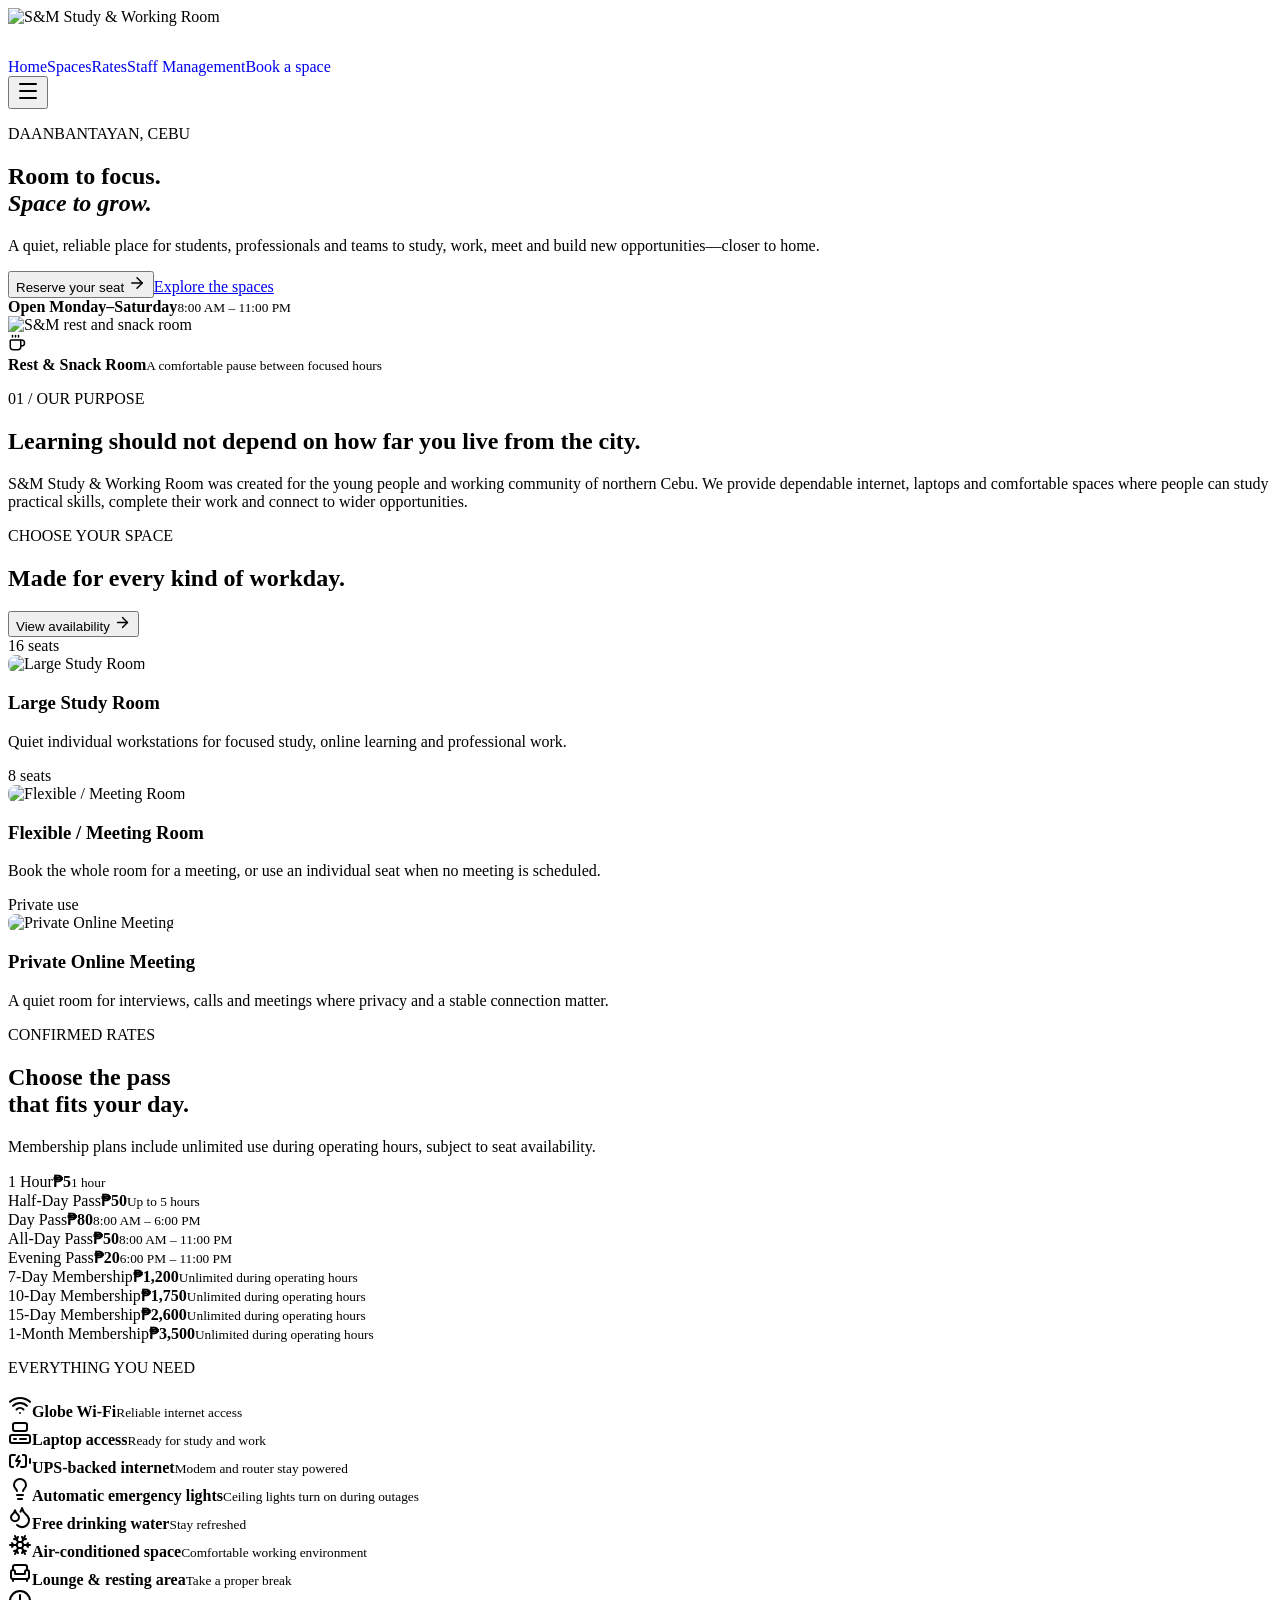
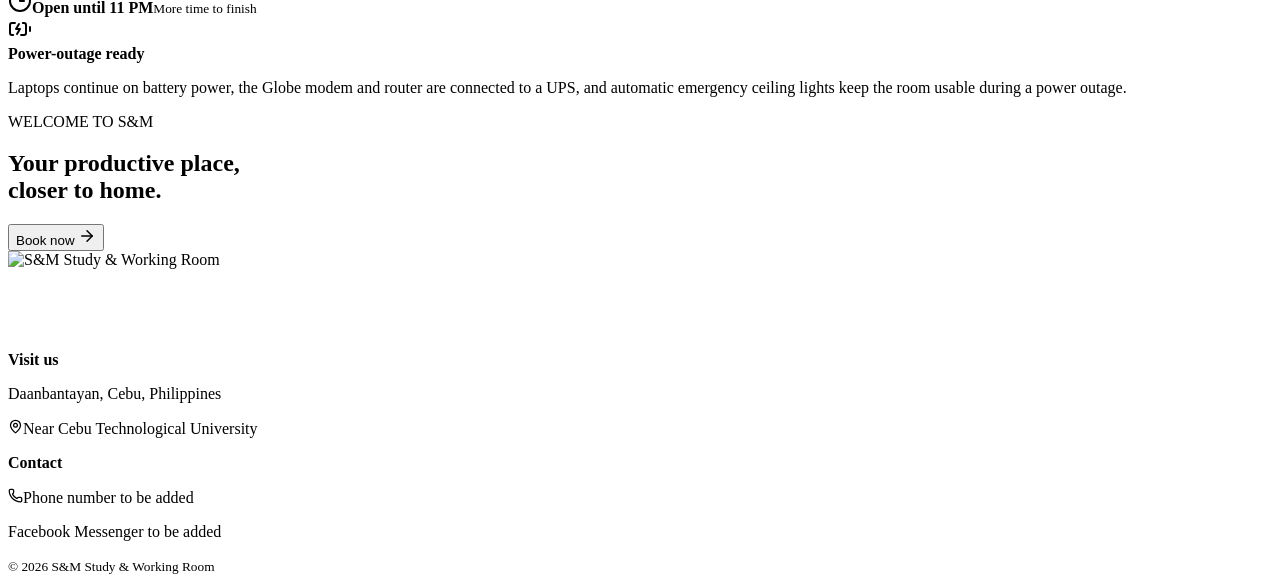
==== index.html @ 2d9c63ab "Add files via upload" ====
﻿<!DOCTYPE html>
<html lang="en" data-immersive-translate-page-theme="light"><head><meta charset="utf-8"><meta name="viewport" content="width=device-width, initial-scale=1"><link rel="preload" as="image" href="/images/rest-snack-room.png"><link rel="stylesheet" href="./styles/index-Fk6q97ia.css">
<style>.logo{display:inline-block;height:50px;width:auto}.footer-brand .logo{height:100px}.nav a{text-decoration:none}.rates-cta{text-align:right;margin:2rem 0}.rates-cta .primary{margin:0.5rem 0}.hero--compact{padding:2rem 0}.fake-photo img{width:100%;height:100%;object-fit:cover;border-radius:8px}.mobile-nav{display:none;flex-direction:column;background:#fff;padding:1rem;box-shadow:0 4px 12px rgba(0,0,0,0.1);position:absolute;top:100%;left:0;right:0;z-index:100}.mobile-nav a{padding:0.75rem 1rem;border-bottom:1px solid #eee;text-decoration:none;color:#333}.current{color:#2563eb;font-weight:600}.topbar a.brand{display:inline-block;text-decoration:none;color:inherit}.topbar a.brand span{display:inline-block}.nav a,.nav a button{display:inline-block;font-family:inherit}@media(max-width:768px){.nav{display:none}}</style><title>S&M Study & Working Room</title><meta name="description" content="A quiet, connected place to study, work and meet in Daanbantayan, Cebu."><link rel="shortcut icon" href="/favicon.svg"><link rel="icon" href="/favicon.svg">
</head><body class="antialiased"><main><header class="topbar"><a href="home.html" class="brand"><img src="./images/logo.png" alt="S&M Study & Working Room" class="logo"></a><nav class="nav"><a href="home.html">Home</a><a href="home.html#spaces">Spaces</a><a href="#rates">Rates</a><a href="Staff Management.html" class="staff-nav">Staff Management</a><a href="Book a Space.html" class="book-nav">Book a space</a></nav><button class="menu" aria-label="Menu" id="menu-toggle"><svg xmlns="http://www.w3.org/2000/svg" width="24" height="24" viewBox="0 0 24 24" fill="none" stroke="currentColor" stroke-width="2" stroke-linecap="round" stroke-linejoin="round" class="lucide lucide-menu" aria-hidden="true"><path d="M4 5h16" /><path d="M4 12h16" /><path d="M4 19h16" /></svg></button><div class="mobile-nav" id="mobile-nav"><a href="home.html">Home</a><a href="home.html#spaces">Spaces</a><a href="#rates">Rates</a><a href="Staff Management.html">Staff Management</a><a href="Book a Space.html">Book a space</a></div></header><section class="hero"><div class="hero-copy"><p class="eyebrow">DAANBANTAYAN, CEBU</p><h1><span>Room to focus.<br></span><span><em>Space to grow.</em></span></h1><p class="lead">A quiet, reliable place for students, professionals and teams to study, work, meet and build new opportunities—closer to home.</p><div class="hero-actions"><button class="primary" id="reserve-btn">Reserve your seat <svg xmlns="http://www.w3.org/2000/svg" width="18" height="18" viewBox="0 0 24 24" fill="none" stroke="currentColor" stroke-width="2" stroke-linecap="round" stroke-linejoin="round" class="lucide lucide-arrow-right" aria-hidden="true"><path d="M5 12h14" /><path d="m12 5 7 7-7 7" /></svg></button><a href="#spaces">Explore the spaces</a></div><div class="open-note"><span></span><div><b>Open Monday–Saturday</b><small>8:00 AM – 11:00 PM</small></div></div></div><div class="hero-photo"><img alt="S&M rest and snack room" src="./images/rest-snack-room.png"><div class="photo-label"><svg xmlns="http://www.w3.org/2000/svg" width="18" height="18" viewBox="0 0 24 24" fill="none" stroke="currentColor" stroke-width="2" stroke-linecap="round" stroke-linejoin="round" class="lucide lucide-coffee" aria-hidden="true"><path d="M10 2v2" /><path d="M14 2v2" /><path d="M16 8a1 1 0 0 1 1 1v8a4 4 0 0 1-4 4H7a4 4 0 0 1-4-4V9a1 1 0 0 1 1-1h14a4 4 0 1 1 0 8h-1" /><path d="M6 2v2" /></svg><div><b>Rest &amp; Snack Room</b><small>A comfortable pause between focused hours</small></div></div></div></section><section class="welcome"><p class="section-no">01 / OUR PURPOSE</p><div><h2>Learning should not depend on how far you live from the city.</h2><p>S&amp;M Study &amp; Working Room was created for the young people and working community of northern Cebu. We provide dependable internet, laptops and comfortable spaces where people can study practical skills, complete their work and connect to wider opportunities.</p></div></section><section id="spaces" class="spaces"><div class="section-head"><div><p class="eyebrow">CHOOSE YOUR SPACE</p><h2>Made for every kind of workday.</h2></div><button id="view-avail-btn">View availability <svg xmlns="http://www.w3.org/2000/svg" width="17" height="17" viewBox="0 0 24 24" fill="none" stroke="currentColor" stroke-width="2" stroke-linecap="round" stroke-linejoin="round" class="lucide lucide-arrow-right" aria-hidden="true"><path d="M5 12h14" /><path d="m12 5 7 7-7 7" /></svg></button></div><div class="space-grid"><article class="space-card dark"><span>16 seats</span><div class="fake-photo large-room"><img src="./images/Large Study Room.jpg" alt="Large Study Room"></div><h3>Large Study Room</h3><p>Quiet individual workstations for focused study, online learning and professional work.</p></article><article class="space-card"><span>8 seats</span><div class="fake-photo flexible"><img src="./images/Flexible Meeting Room.jpg" alt="Flexible / Meeting Room"></div><h3>Flexible / Meeting Room</h3><p>Book the whole room for a meeting, or use an individual seat when no meeting is scheduled.</p></article><article class="space-card"><span>Private use</span><div class="fake-photo private"><img src="./images/Online Meeting Room.jpg" alt="Private Online Meeting"></div><h3>Private Online Meeting</h3><p>A quiet room for interviews, calls and meetings where privacy and a stable connection matter.</p></article></div></section><section id="rates" class="rates"><div><p class="eyebrow">CONFIRMED RATES</p><h2>Choose the pass<br>that fits your day.</h2><p>Membership plans include unlimited use during operating hours, subject to seat availability.</p></div><div class="rate-list"><div><span>1 Hour</span><b>₱5</b><small>1 hour</small></div><div><span>Half-Day Pass</span><b>₱50</b><small>Up to 5 hours</small></div><div><span>Day Pass</span><b>₱80</b><small>8:00 AM – 6:00 PM</small></div><div class="featured"><span>All-Day Pass</span><b>₱50</b><small>8:00 AM – 11:00 PM</small></div><div><span>Evening Pass</span><b>₱20</b><small>6:00 PM – 11:00 PM</small></div><div><span>7-Day Membership</span><b>₱1,200</b><small>Unlimited during operating hours</small></div><div><span>10-Day Membership</span><b>₱1,750</b><small>Unlimited during operating hours</small></div><div><span>15-Day Membership</span><b>₱2,600</b><small>Unlimited during operating hours</small></div><div><span>1-Month Membership</span><b>₱3,500</b><small>Unlimited during operating hours</small></div></div></section><section class="amenities"><p class="eyebrow">EVERYTHING YOU NEED</p><div class="amenity-grid"><div><svg xmlns="http://www.w3.org/2000/svg" width="24" height="24" viewBox="0 0 24 24" fill="none" stroke="currentColor" stroke-width="2" stroke-linecap="round" stroke-linejoin="round" class="lucide lucide-wifi" aria-hidden="true"><path d="M12 20h.01" /><path d="M2 8.82a15 15 0 0 1 20 0" /><path d="M5 12.859a10 10 0 0 1 14 0" /><path d="M8.5 16.429a5 5 0 0 1 7 0" /></svg><b>Globe Wi-Fi</b><small>Reliable internet access</small></div><div><svg xmlns="http://www.w3.org/2000/svg" width="24" height="24" viewBox="0 0 24 24" fill="none" stroke="currentColor" stroke-width="2" stroke-linecap="round" stroke-linejoin="round" class="lucide lucide-computer" aria-hidden="true"><rect width="14" height="8" x="5" y="2" rx="2" /><rect width="20" height="8" x="2" y="14" rx="2" /><path d="M6 18h2" /><path d="M12 18h6" /></svg><b>Laptop access</b><small>Ready for study and work</small></div><div><svg xmlns="http://www.w3.org/2000/svg" width="24" height="24" viewBox="0 0 24 24" fill="none" stroke="currentColor" stroke-width="2" stroke-linecap="round" stroke-linejoin="round" class="lucide lucide-battery-charging" aria-hidden="true"><path d="m11 7-3 5h4l-3 5" /><path d="M14.856 6H16a2 2 0 0 1 2 2v8a2 2 0 0 1-2 2h-2.935" /><path d="M22 14v-4" /><path d="M5.14 18H4a2 2 0 0 1-2-2V8a2 2 0 0 1 2-2h2.936" /></svg><b>UPS-backed internet</b><small>Modem and router stay powered</small></div><div><svg xmlns="http://www.w3.org/2000/svg" width="24" height="24" viewBox="0 0 24 24" fill="none" stroke="currentColor" stroke-width="2" stroke-linecap="round" stroke-linejoin="round" class="lucide lucide-lightbulb" aria-hidden="true"><path d="M15 14c.2-1 .7-1.7 1.5-2.5 1-.9 1.5-2.2 1.5-3.5A6 6 0 0 0 6 8c0 1 .2 2.2 1.5 3.5.7.7 1.3 1.5 1.5 2.5" /><path d="M9 18h6" /><path d="M10 22h4" /></svg><b>Automatic emergency lights</b><small>Ceiling lights turn on during outages</small></div><div><svg xmlns="http://www.w3.org/2000/svg" width="24" height="24" viewBox="0 0 24 24" fill="none" stroke="currentColor" stroke-width="2" stroke-linecap="round" stroke-linejoin="round" class="lucide lucide-droplets" aria-hidden="true"><path d="M7 16.3c2.2 0 4-1.83 4-4.05 0-1.16-.57-2.26-1.71-3.19S7.29 6.75 7 5.3c-.29 1.45-1.14 2.84-2.29 3.76S3 11.1 3 12.25c0 2.22 1.8 4.05 4 4.05z" /><path d="M12.56 6.6A10.97 10.97 0 0 0 14 3.02c.5 2.5 2 4.9 4 6.5s3 3.5 3 5.5a6.98 6.98 0 0 1-11.91 4.97" /></svg><b>Free drinking water</b><small>Stay refreshed</small></div><div><svg xmlns="http://www.w3.org/2000/svg" width="24" height="24" viewBox="0 0 24 24" fill="none" stroke="currentColor" stroke-width="2" stroke-linecap="round" stroke-linejoin="round" class="lucide lucide-snowflake" aria-hidden="true"><path d="m10 20-1.25-2.5L6 18" /><path d="M10 4 8.75 6.5 6 6" /><path d="m14 20 1.25-2.5L18 18" /><path d="m14 4 1.25 2.5L18 6" /><path d="m17 21-3-6h-4" /><path d="m17 3-3 6 1.5 3" /><path d="M2 12h6.5L10 9" /><path d="m20 10-1.5 2 1.5 2" /><path d="M22 12h-6.5L14 15" /><path d="m4 10 1.5 2L4 14" /><path d="m7 21 3-6-1.5-3" /><path d="m7 3 3 6h4" /></svg><b>Air-conditioned space</b><small>Comfortable working environment</small></div><div><svg xmlns="http://www.w3.org/2000/svg" width="24" height="24" viewBox="0 0 24 24" fill="none" stroke="currentColor" stroke-width="2" stroke-linecap="round" stroke-linejoin="round" class="lucide lucide-armchair" aria-hidden="true"><path d="M19 9V6a2 2 0 0 0-2-2H7a2 2 0 0 0-2 2v3" /><path d="M3 16a2 2 0 0 0 2 2h14a2 2 0 0 0 2-2v-5a2 2 0 0 0-4 0v1.5a.5.5 0 0 1-.5.5h-9a.5.5 0 0 1-.5-.5V11a2 2 0 0 0-4 0z" /><path d="M5 18v2" /><path d="M19 18v2" /></svg><b>Lounge &amp; resting area</b><small>Take a proper break</small></div><div><svg xmlns="http://www.w3.org/2000/svg" width="24" height="24" viewBox="0 0 24 24" fill="none" stroke="currentColor" stroke-width="2" stroke-linecap="round" stroke-linejoin="round" class="lucide lucide-clock3 lucide-clock-3" aria-hidden="true"><circle cx="12" cy="12" r="10" /><path d="M12 6v6h4" /></svg><b>Open until 11 PM</b><small>More time to finish</small></div></div><div class="power-note"><svg xmlns="http://www.w3.org/2000/svg" width="24" height="24" viewBox="0 0 24 24" fill="none" stroke="currentColor" stroke-width="2" stroke-linecap="round" stroke-linejoin="round" class="lucide lucide-battery-charging" aria-hidden="true"><path d="m11 7-3 5h4l-3 5" /><path d="M14.856 6H16a2 2 0 0 1 2 2v8a2 2 0 0 1-2 2h-2.935" /><path d="M22 14v-4" /><path d="M5.14 18H4a2 2 0 0 1-2-2V8a2 2 0 0 1 2-2h2.936" /></svg><div><b>Power-outage ready</b><p>Laptops continue on battery power, the Globe modem and router are connected to a UPS, and automatic emergency ceiling lights keep the room usable during a power outage.</p></div></div></section><section class="closing"><div><p class="eyebrow">WELCOME TO S&amp;M</p><h2>Your productive place,<br>closer to home.</h2></div><button class="light-btn" id="book-now-btn">Book now <svg xmlns="http://www.w3.org/2000/svg" width="18" height="18" viewBox="0 0 24 24" fill="none" stroke="currentColor" stroke-width="2" stroke-linecap="round" stroke-linejoin="round" class="lucide lucide-arrow-right" aria-hidden="true"><path d="M5 12h14" /><path d="m12 5 7 7-7 7" /></svg></button></section><footer><div class="brand footer-brand"><img src="./images/logo-footer.png" alt="S&M Study & Working Room" class="logo"></div><div><b>Visit us</b><p>Daanbantayan, Cebu, Philippines</p><p><svg xmlns="http://www.w3.org/2000/svg" width="15" height="15" viewBox="0 0 24 24" fill="none" stroke="currentColor" stroke-width="2" stroke-linecap="round" stroke-linejoin="round" class="lucide lucide-map-pin" aria-hidden="true"><path d="M20 10c0 4.993-5.539 10.193-7.399 11.799a1 1 0 0 1-1.202 0C9.539 20.193 4 14.993 4 10a8 8 0 0 1 16 0" /><circle cx="12" cy="10" r="3" /></svg>Near Cebu Technological University</p></div><div><b>Contact</b><p><svg xmlns="http://www.w3.org/2000/svg" width="15" height="15" viewBox="0 0 24 24" fill="none" stroke="currentColor" stroke-width="2" stroke-linecap="round" stroke-linejoin="round" class="lucide lucide-phone" aria-hidden="true"><path d="M13.832 16.568a1 1 0 0 0 1.213-.303l.355-.465A2 2 0 0 1 17 15h3a2 2 0 0 1 2 2v3a2 2 0 0 1-2 2A18 18 0 0 1 2 4a2 2 0 0 1 2-2h3a2 2 0 0 1 2 2v3a2 2 0 0 1-.8 1.6l-.468.351a1 1 0 0 0-.292 1.233 14 14 0 0 0 6.392 6.384" /></svg>Phone number to be added</p><p>Facebook Messenger to be added</p></div><small>© 2026 S&amp;M Study &amp; Working Room</small></footer></main><script>
document.getElementById('reserve-btn').addEventListener('click',function(){window.location.href='Book a Space.html'});
document.getElementById('view-avail-btn').addEventListener('click',function(){window.location.href='Book a Space.html'});
document.getElementById('book-now-btn').addEventListener('click',function(){window.location.href='Book a Space.html'});
document.getElementById('menu-toggle').addEventListener('click',function(){var n=document.getElementById('mobile-nav');n.style.display=n.style.display==='block'?'none':'block'});
window.addEventListener('resize',function(){var n=document.getElementById('mobile-nav');if(window.innerWidth>768)n.style.display='none'});
</script></body><div id="immersive-translate-popup" style="all: initial"></div></html>
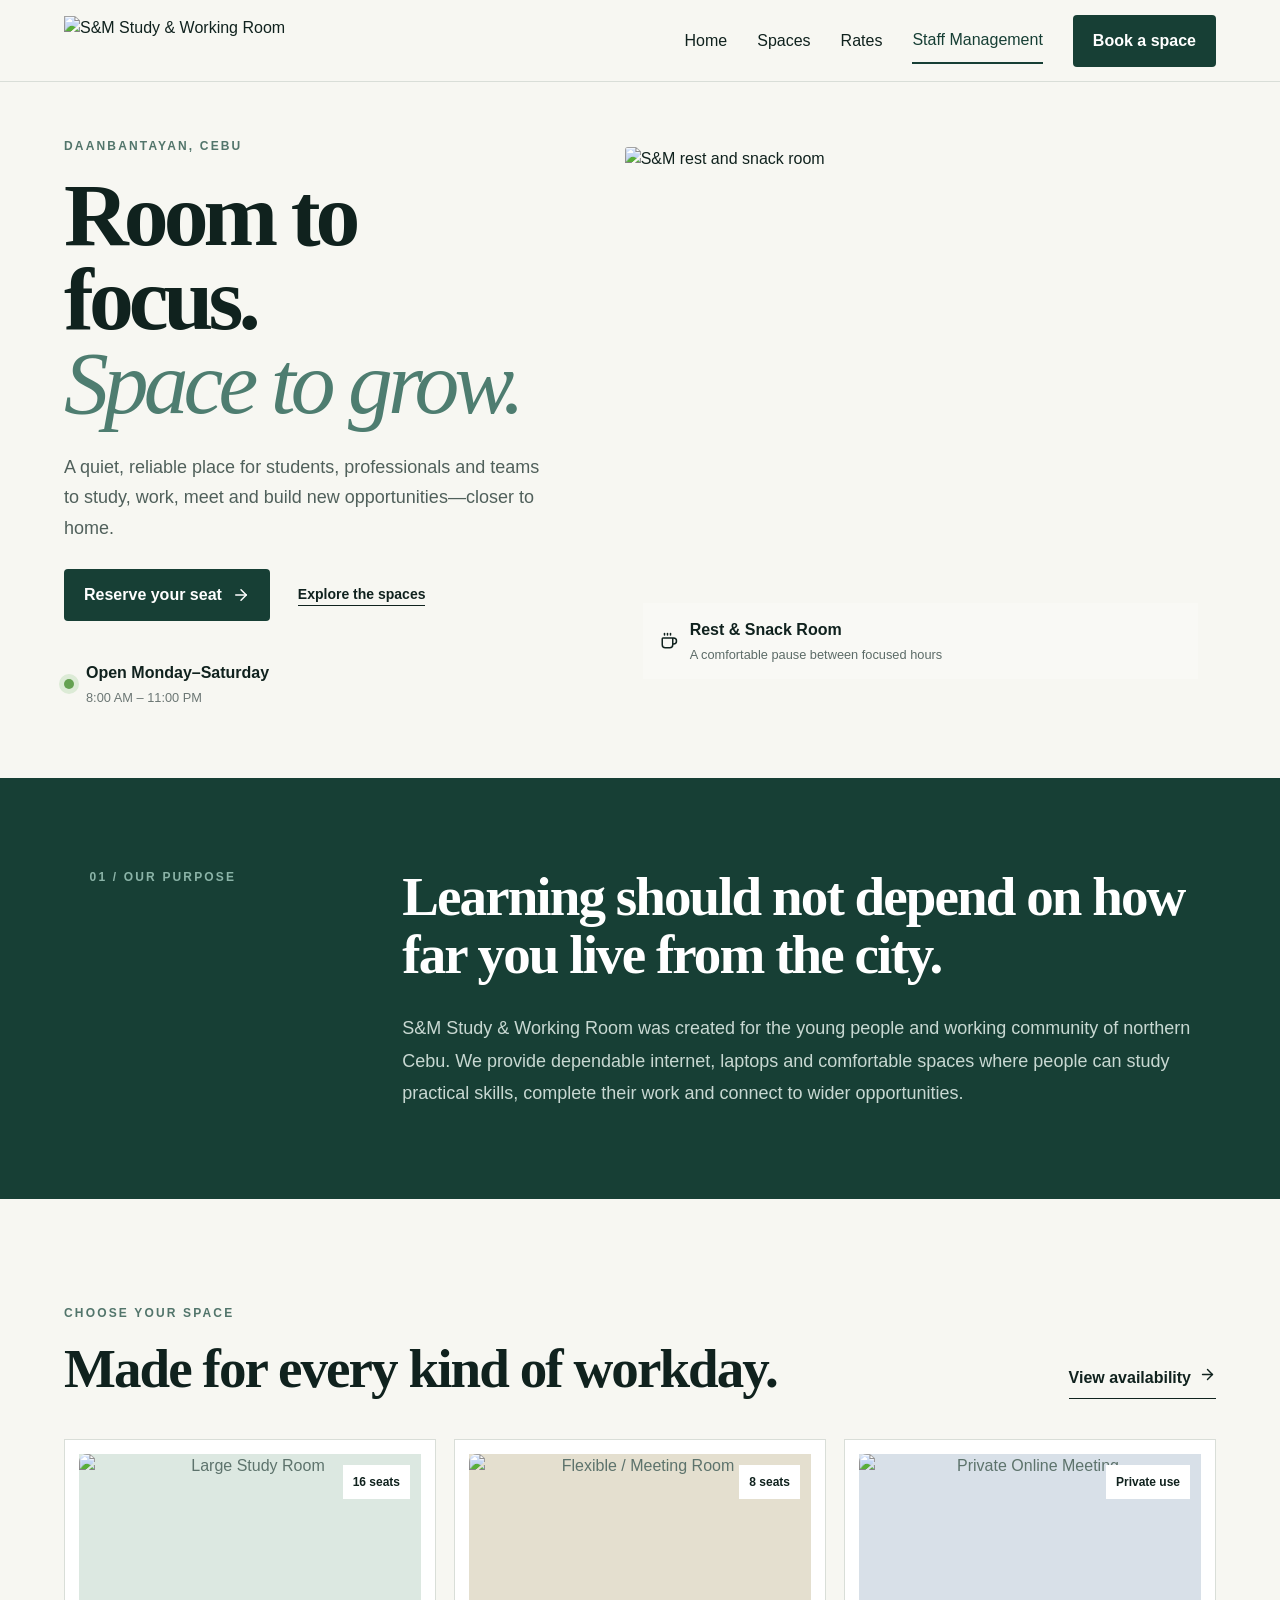
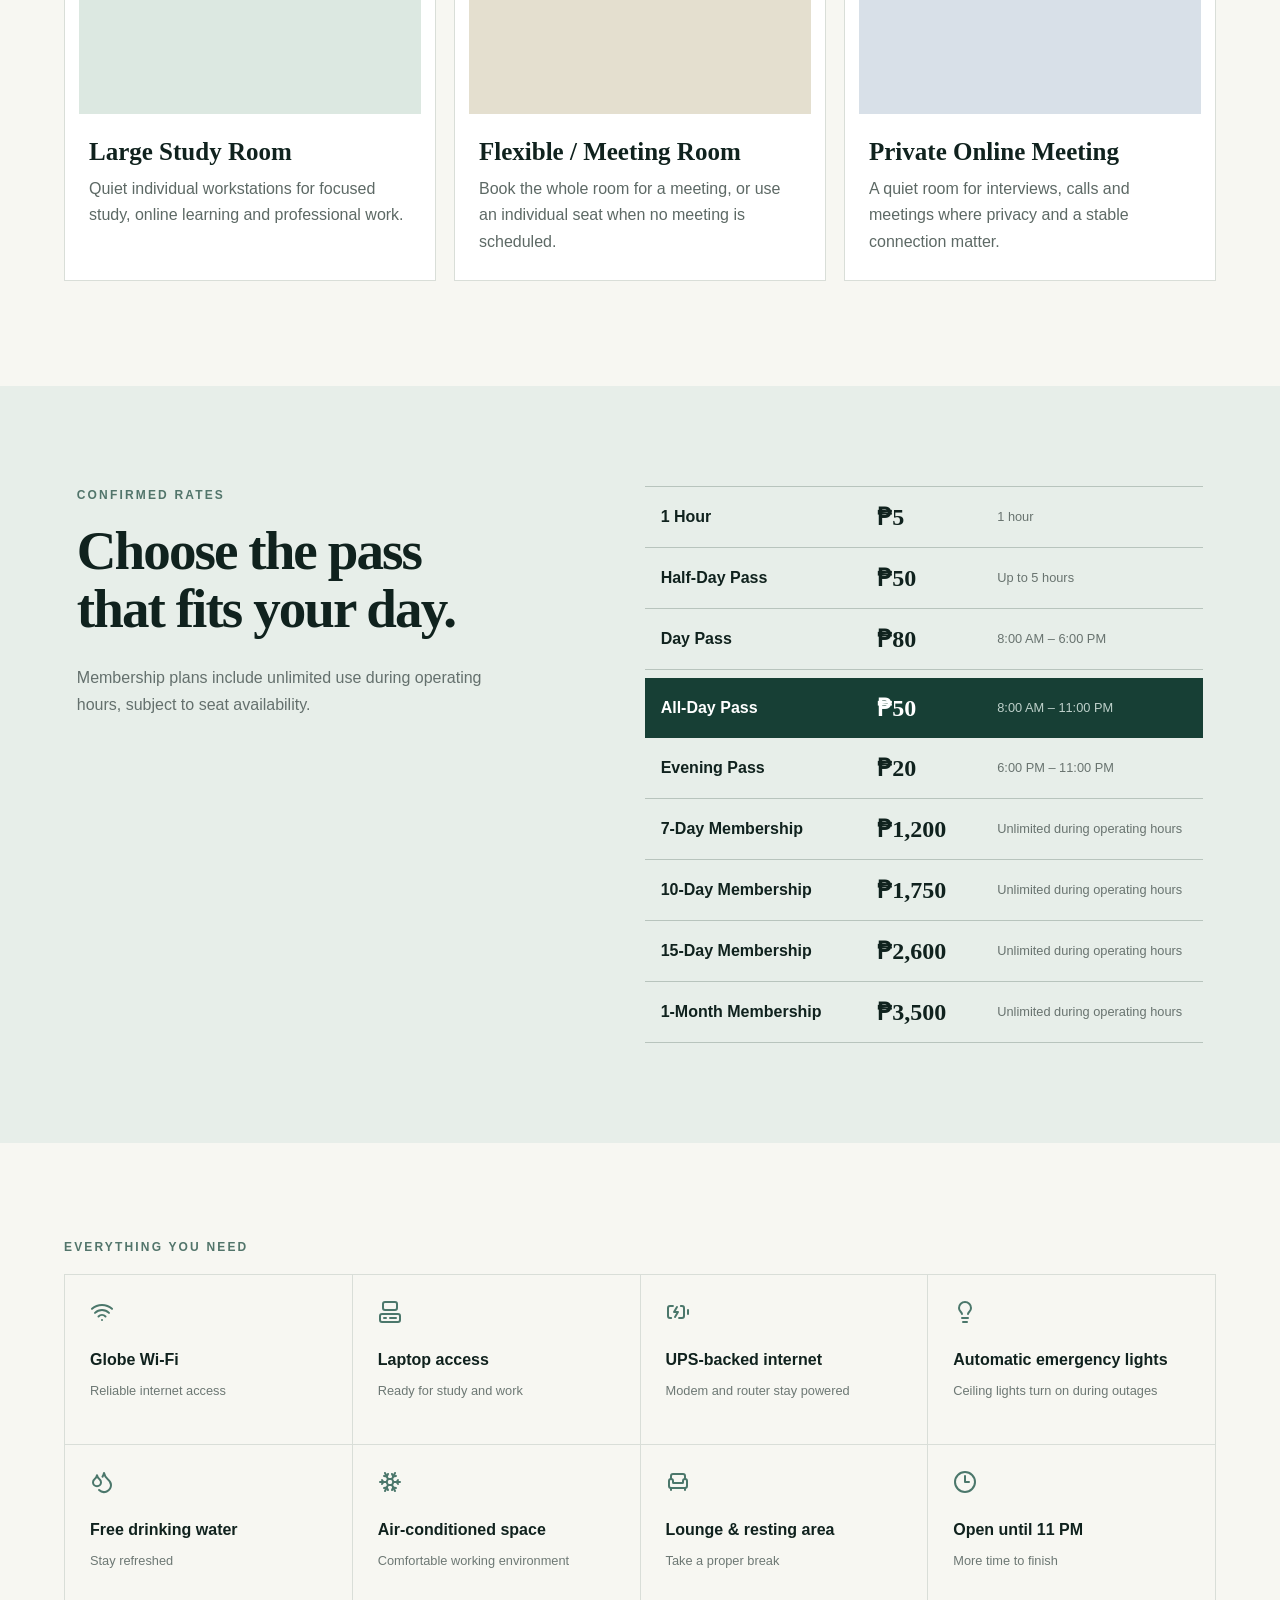
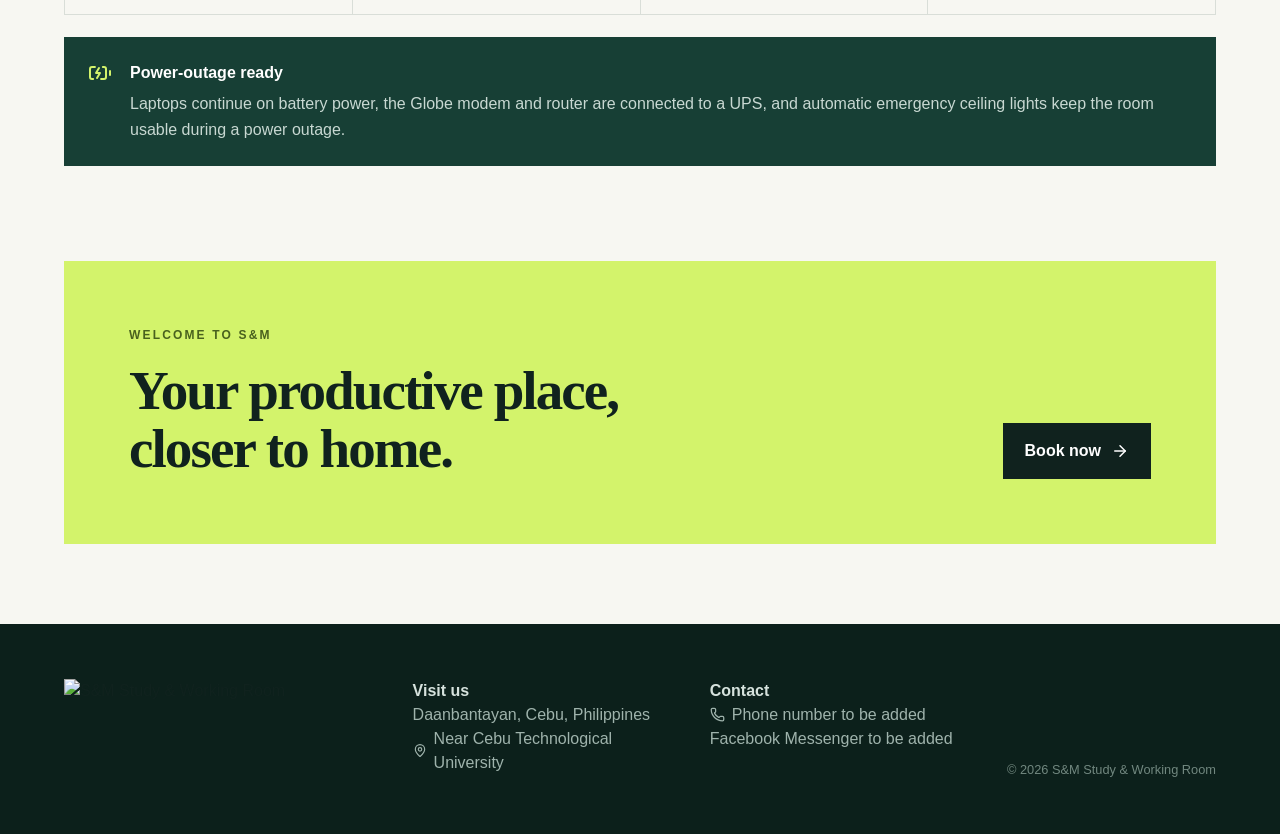
==== commit e127360e: "Update index.html" ====
--- a/index.html
+++ b/index.html
@@ -1,5 +1,5 @@
 ﻿<!DOCTYPE html>
-<html lang="en" data-immersive-translate-page-theme="light"><head><meta charset="utf-8"><meta name="viewport" content="width=device-width, initial-scale=1"><link rel="preload" as="image" href="/images/rest-snack-room.png"><link rel="stylesheet" href="./styles/index-Fk6q97ia.css">
+<html lang="en" data-immersive-translate-page-theme="light"><head><meta charset="utf-8"><meta name="viewport" content="width=device-width, initial-scale=1"><link rel="preload" as="image" href="/images/rest-snack-room.png"><link rel="stylesheet" href="index-Fk6q97ia.css">
 <style>.logo{display:inline-block;height:50px;width:auto}.footer-brand .logo{height:100px}.nav a{text-decoration:none}.rates-cta{text-align:right;margin:2rem 0}.rates-cta .primary{margin:0.5rem 0}.hero--compact{padding:2rem 0}.fake-photo img{width:100%;height:100%;object-fit:cover;border-radius:8px}.mobile-nav{display:none;flex-direction:column;background:#fff;padding:1rem;box-shadow:0 4px 12px rgba(0,0,0,0.1);position:absolute;top:100%;left:0;right:0;z-index:100}.mobile-nav a{padding:0.75rem 1rem;border-bottom:1px solid #eee;text-decoration:none;color:#333}.current{color:#2563eb;font-weight:600}.topbar a.brand{display:inline-block;text-decoration:none;color:inherit}.topbar a.brand span{display:inline-block}.nav a,.nav a button{display:inline-block;font-family:inherit}@media(max-width:768px){.nav{display:none}}</style><title>S&M Study & Working Room</title><meta name="description" content="A quiet, connected place to study, work and meet in Daanbantayan, Cebu."><link rel="shortcut icon" href="/favicon.svg"><link rel="icon" href="/favicon.svg">
 </head><body class="antialiased"><main><header class="topbar"><a href="home.html" class="brand"><img src="./images/logo.png" alt="S&M Study & Working Room" class="logo"></a><nav class="nav"><a href="home.html">Home</a><a href="home.html#spaces">Spaces</a><a href="#rates">Rates</a><a href="Staff Management.html" class="staff-nav">Staff Management</a><a href="Book a Space.html" class="book-nav">Book a space</a></nav><button class="menu" aria-label="Menu" id="menu-toggle"><svg xmlns="http://www.w3.org/2000/svg" width="24" height="24" viewBox="0 0 24 24" fill="none" stroke="currentColor" stroke-width="2" stroke-linecap="round" stroke-linejoin="round" class="lucide lucide-menu" aria-hidden="true"><path d="M4 5h16" /><path d="M4 12h16" /><path d="M4 19h16" /></svg></button><div class="mobile-nav" id="mobile-nav"><a href="home.html">Home</a><a href="home.html#spaces">Spaces</a><a href="#rates">Rates</a><a href="Staff Management.html">Staff Management</a><a href="Book a Space.html">Book a space</a></div></header><section class="hero"><div class="hero-copy"><p class="eyebrow">DAANBANTAYAN, CEBU</p><h1><span>Room to focus.<br></span><span><em>Space to grow.</em></span></h1><p class="lead">A quiet, reliable place for students, professionals and teams to study, work, meet and build new opportunities—closer to home.</p><div class="hero-actions"><button class="primary" id="reserve-btn">Reserve your seat <svg xmlns="http://www.w3.org/2000/svg" width="18" height="18" viewBox="0 0 24 24" fill="none" stroke="currentColor" stroke-width="2" stroke-linecap="round" stroke-linejoin="round" class="lucide lucide-arrow-right" aria-hidden="true"><path d="M5 12h14" /><path d="m12 5 7 7-7 7" /></svg></button><a href="#spaces">Explore the spaces</a></div><div class="open-note"><span></span><div><b>Open Monday–Saturday</b><small>8:00 AM – 11:00 PM</small></div></div></div><div class="hero-photo"><img alt="S&M rest and snack room" src="./images/rest-snack-room.png"><div class="photo-label"><svg xmlns="http://www.w3.org/2000/svg" width="18" height="18" viewBox="0 0 24 24" fill="none" stroke="currentColor" stroke-width="2" stroke-linecap="round" stroke-linejoin="round" class="lucide lucide-coffee" aria-hidden="true"><path d="M10 2v2" /><path d="M14 2v2" /><path d="M16 8a1 1 0 0 1 1 1v8a4 4 0 0 1-4 4H7a4 4 0 0 1-4-4V9a1 1 0 0 1 1-1h14a4 4 0 1 1 0 8h-1" /><path d="M6 2v2" /></svg><div><b>Rest &amp; Snack Room</b><small>A comfortable pause between focused hours</small></div></div></div></section><section class="welcome"><p class="section-no">01 / OUR PURPOSE</p><div><h2>Learning should not depend on how far you live from the city.</h2><p>S&amp;M Study &amp; Working Room was created for the young people and working community of northern Cebu. We provide dependable internet, laptops and comfortable spaces where people can study practical skills, complete their work and connect to wider opportunities.</p></div></section><section id="spaces" class="spaces"><div class="section-head"><div><p class="eyebrow">CHOOSE YOUR SPACE</p><h2>Made for every kind of workday.</h2></div><button id="view-avail-btn">View availability <svg xmlns="http://www.w3.org/2000/svg" width="17" height="17" viewBox="0 0 24 24" fill="none" stroke="currentColor" stroke-width="2" stroke-linecap="round" stroke-linejoin="round" class="lucide lucide-arrow-right" aria-hidden="true"><path d="M5 12h14" /><path d="m12 5 7 7-7 7" /></svg></button></div><div class="space-grid"><article class="space-card dark"><span>16 seats</span><div class="fake-photo large-room"><img src="./images/Large Study Room.jpg" alt="Large Study Room"></div><h3>Large Study Room</h3><p>Quiet individual workstations for focused study, online learning and professional work.</p></article><article class="space-card"><span>8 seats</span><div class="fake-photo flexible"><img src="./images/Flexible Meeting Room.jpg" alt="Flexible / Meeting Room"></div><h3>Flexible / Meeting Room</h3><p>Book the whole room for a meeting, or use an individual seat when no meeting is scheduled.</p></article><article class="space-card"><span>Private use</span><div class="fake-photo private"><img src="./images/Online Meeting Room.jpg" alt="Private Online Meeting"></div><h3>Private Online Meeting</h3><p>A quiet room for interviews, calls and meetings where privacy and a stable connection matter.</p></article></div></section><section id="rates" class="rates"><div><p class="eyebrow">CONFIRMED RATES</p><h2>Choose the pass<br>that fits your day.</h2><p>Membership plans include unlimited use during operating hours, subject to seat availability.</p></div><div class="rate-list"><div><span>1 Hour</span><b>₱5</b><small>1 hour</small></div><div><span>Half-Day Pass</span><b>₱50</b><small>Up to 5 hours</small></div><div><span>Day Pass</span><b>₱80</b><small>8:00 AM – 6:00 PM</small></div><div class="featured"><span>All-Day Pass</span><b>₱50</b><small>8:00 AM – 11:00 PM</small></div><div><span>Evening Pass</span><b>₱20</b><small>6:00 PM – 11:00 PM</small></div><div><span>7-Day Membership</span><b>₱1,200</b><small>Unlimited during operating hours</small></div><div><span>10-Day Membership</span><b>₱1,750</b><small>Unlimited during operating hours</small></div><div><span>15-Day Membership</span><b>₱2,600</b><small>Unlimited during operating hours</small></div><div><span>1-Month Membership</span><b>₱3,500</b><small>Unlimited during operating hours</small></div></div></section><section class="amenities"><p class="eyebrow">EVERYTHING YOU NEED</p><div class="amenity-grid"><div><svg xmlns="http://www.w3.org/2000/svg" width="24" height="24" viewBox="0 0 24 24" fill="none" stroke="currentColor" stroke-width="2" stroke-linecap="round" stroke-linejoin="round" class="lucide lucide-wifi" aria-hidden="true"><path d="M12 20h.01" /><path d="M2 8.82a15 15 0 0 1 20 0" /><path d="M5 12.859a10 10 0 0 1 14 0" /><path d="M8.5 16.429a5 5 0 0 1 7 0" /></svg><b>Globe Wi-Fi</b><small>Reliable internet access</small></div><div><svg xmlns="http://www.w3.org/2000/svg" width="24" height="24" viewBox="0 0 24 24" fill="none" stroke="currentColor" stroke-width="2" stroke-linecap="round" stroke-linejoin="round" class="lucide lucide-computer" aria-hidden="true"><rect width="14" height="8" x="5" y="2" rx="2" /><rect width="20" height="8" x="2" y="14" rx="2" /><path d="M6 18h2" /><path d="M12 18h6" /></svg><b>Laptop access</b><small>Ready for study and work</small></div><div><svg xmlns="http://www.w3.org/2000/svg" width="24" height="24" viewBox="0 0 24 24" fill="none" stroke="currentColor" stroke-width="2" stroke-linecap="round" stroke-linejoin="round" class="lucide lucide-battery-charging" aria-hidden="true"><path d="m11 7-3 5h4l-3 5" /><path d="M14.856 6H16a2 2 0 0 1 2 2v8a2 2 0 0 1-2 2h-2.935" /><path d="M22 14v-4" /><path d="M5.14 18H4a2 2 0 0 1-2-2V8a2 2 0 0 1 2-2h2.936" /></svg><b>UPS-backed internet</b><small>Modem and router stay powered</small></div><div><svg xmlns="http://www.w3.org/2000/svg" width="24" height="24" viewBox="0 0 24 24" fill="none" stroke="currentColor" stroke-width="2" stroke-linecap="round" stroke-linejoin="round" class="lucide lucide-lightbulb" aria-hidden="true"><path d="M15 14c.2-1 .7-1.7 1.5-2.5 1-.9 1.5-2.2 1.5-3.5A6 6 0 0 0 6 8c0 1 .2 2.2 1.5 3.5.7.7 1.3 1.5 1.5 2.5" /><path d="M9 18h6" /><path d="M10 22h4" /></svg><b>Automatic emergency lights</b><small>Ceiling lights turn on during outages</small></div><div><svg xmlns="http://www.w3.org/2000/svg" width="24" height="24" viewBox="0 0 24 24" fill="none" stroke="currentColor" stroke-width="2" stroke-linecap="round" stroke-linejoin="round" class="lucide lucide-droplets" aria-hidden="true"><path d="M7 16.3c2.2 0 4-1.83 4-4.05 0-1.16-.57-2.26-1.71-3.19S7.29 6.75 7 5.3c-.29 1.45-1.14 2.84-2.29 3.76S3 11.1 3 12.25c0 2.22 1.8 4.05 4 4.05z" /><path d="M12.56 6.6A10.97 10.97 0 0 0 14 3.02c.5 2.5 2 4.9 4 6.5s3 3.5 3 5.5a6.98 6.98 0 0 1-11.91 4.97" /></svg><b>Free drinking water</b><small>Stay refreshed</small></div><div><svg xmlns="http://www.w3.org/2000/svg" width="24" height="24" viewBox="0 0 24 24" fill="none" stroke="currentColor" stroke-width="2" stroke-linecap="round" stroke-linejoin="round" class="lucide lucide-snowflake" aria-hidden="true"><path d="m10 20-1.25-2.5L6 18" /><path d="M10 4 8.75 6.5 6 6" /><path d="m14 20 1.25-2.5L18 18" /><path d="m14 4 1.25 2.5L18 6" /><path d="m17 21-3-6h-4" /><path d="m17 3-3 6 1.5 3" /><path d="M2 12h6.5L10 9" /><path d="m20 10-1.5 2 1.5 2" /><path d="M22 12h-6.5L14 15" /><path d="m4 10 1.5 2L4 14" /><path d="m7 21 3-6-1.5-3" /><path d="m7 3 3 6h4" /></svg><b>Air-conditioned space</b><small>Comfortable working environment</small></div><div><svg xmlns="http://www.w3.org/2000/svg" width="24" height="24" viewBox="0 0 24 24" fill="none" stroke="currentColor" stroke-width="2" stroke-linecap="round" stroke-linejoin="round" class="lucide lucide-armchair" aria-hidden="true"><path d="M19 9V6a2 2 0 0 0-2-2H7a2 2 0 0 0-2 2v3" /><path d="M3 16a2 2 0 0 0 2 2h14a2 2 0 0 0 2-2v-5a2 2 0 0 0-4 0v1.5a.5.5 0 0 1-.5.5h-9a.5.5 0 0 1-.5-.5V11a2 2 0 0 0-4 0z" /><path d="M5 18v2" /><path d="M19 18v2" /></svg><b>Lounge &amp; resting area</b><small>Take a proper break</small></div><div><svg xmlns="http://www.w3.org/2000/svg" width="24" height="24" viewBox="0 0 24 24" fill="none" stroke="currentColor" stroke-width="2" stroke-linecap="round" stroke-linejoin="round" class="lucide lucide-clock3 lucide-clock-3" aria-hidden="true"><circle cx="12" cy="12" r="10" /><path d="M12 6v6h4" /></svg><b>Open until 11 PM</b><small>More time to finish</small></div></div><div class="power-note"><svg xmlns="http://www.w3.org/2000/svg" width="24" height="24" viewBox="0 0 24 24" fill="none" stroke="currentColor" stroke-width="2" stroke-linecap="round" stroke-linejoin="round" class="lucide lucide-battery-charging" aria-hidden="true"><path d="m11 7-3 5h4l-3 5" /><path d="M14.856 6H16a2 2 0 0 1 2 2v8a2 2 0 0 1-2 2h-2.935" /><path d="M22 14v-4" /><path d="M5.14 18H4a2 2 0 0 1-2-2V8a2 2 0 0 1 2-2h2.936" /></svg><div><b>Power-outage ready</b><p>Laptops continue on battery power, the Globe modem and router are connected to a UPS, and automatic emergency ceiling lights keep the room usable during a power outage.</p></div></div></section><section class="closing"><div><p class="eyebrow">WELCOME TO S&amp;M</p><h2>Your productive place,<br>closer to home.</h2></div><button class="light-btn" id="book-now-btn">Book now <svg xmlns="http://www.w3.org/2000/svg" width="18" height="18" viewBox="0 0 24 24" fill="none" stroke="currentColor" stroke-width="2" stroke-linecap="round" stroke-linejoin="round" class="lucide lucide-arrow-right" aria-hidden="true"><path d="M5 12h14" /><path d="m12 5 7 7-7 7" /></svg></button></section><footer><div class="brand footer-brand"><img src="./images/logo-footer.png" alt="S&M Study & Working Room" class="logo"></div><div><b>Visit us</b><p>Daanbantayan, Cebu, Philippines</p><p><svg xmlns="http://www.w3.org/2000/svg" width="15" height="15" viewBox="0 0 24 24" fill="none" stroke="currentColor" stroke-width="2" stroke-linecap="round" stroke-linejoin="round" class="lucide lucide-map-pin" aria-hidden="true"><path d="M20 10c0 4.993-5.539 10.193-7.399 11.799a1 1 0 0 1-1.202 0C9.539 20.193 4 14.993 4 10a8 8 0 0 1 16 0" /><circle cx="12" cy="10" r="3" /></svg>Near Cebu Technological University</p></div><div><b>Contact</b><p><svg xmlns="http://www.w3.org/2000/svg" width="15" height="15" viewBox="0 0 24 24" fill="none" stroke="currentColor" stroke-width="2" stroke-linecap="round" stroke-linejoin="round" class="lucide lucide-phone" aria-hidden="true"><path d="M13.832 16.568a1 1 0 0 0 1.213-.303l.355-.465A2 2 0 0 1 17 15h3a2 2 0 0 1 2 2v3a2 2 0 0 1-2 2A18 18 0 0 1 2 4a2 2 0 0 1 2-2h3a2 2 0 0 1 2 2v3a2 2 0 0 1-.8 1.6l-.468.351a1 1 0 0 0-.292 1.233 14 14 0 0 0 6.392 6.384" /></svg>Phone number to be added</p><p>Facebook Messenger to be added</p></div><small>© 2026 S&amp;M Study &amp; Working Room</small></footer></main><script>
 document.getElementById('reserve-btn').addEventListener('click',function(){window.location.href='Book a Space.html'});
@@ -7,4 +7,4 @@
 document.getElementById('book-now-btn').addEventListener('click',function(){window.location.href='Book a Space.html'});
 document.getElementById('menu-toggle').addEventListener('click',function(){var n=document.getElementById('mobile-nav');n.style.display=n.style.display==='block'?'none':'block'});
 window.addEventListener('resize',function(){var n=document.getElementById('mobile-nav');if(window.innerWidth>768)n.style.display='none'});
-</script></body><div id="immersive-translate-popup" style="all: initial"></div></html>+</script></body><div id="immersive-translate-popup" style="all: initial"></div></html>
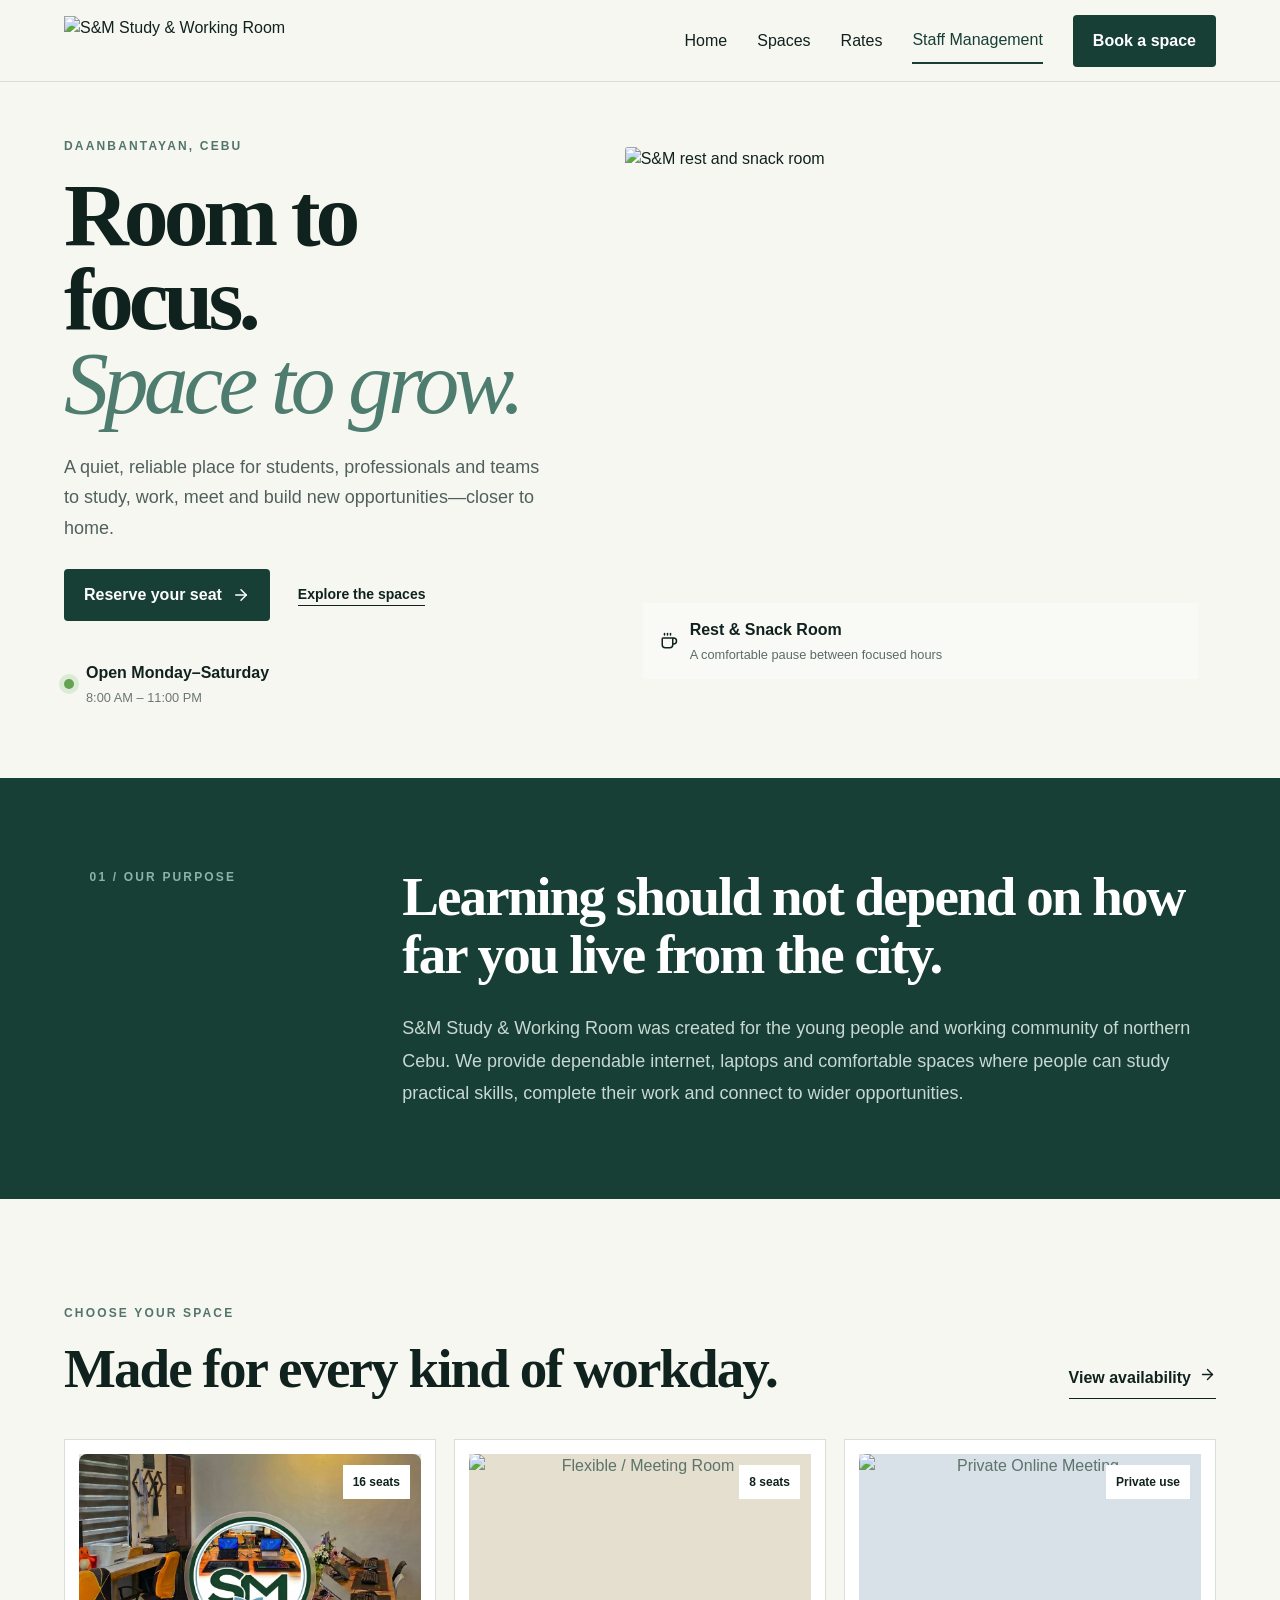
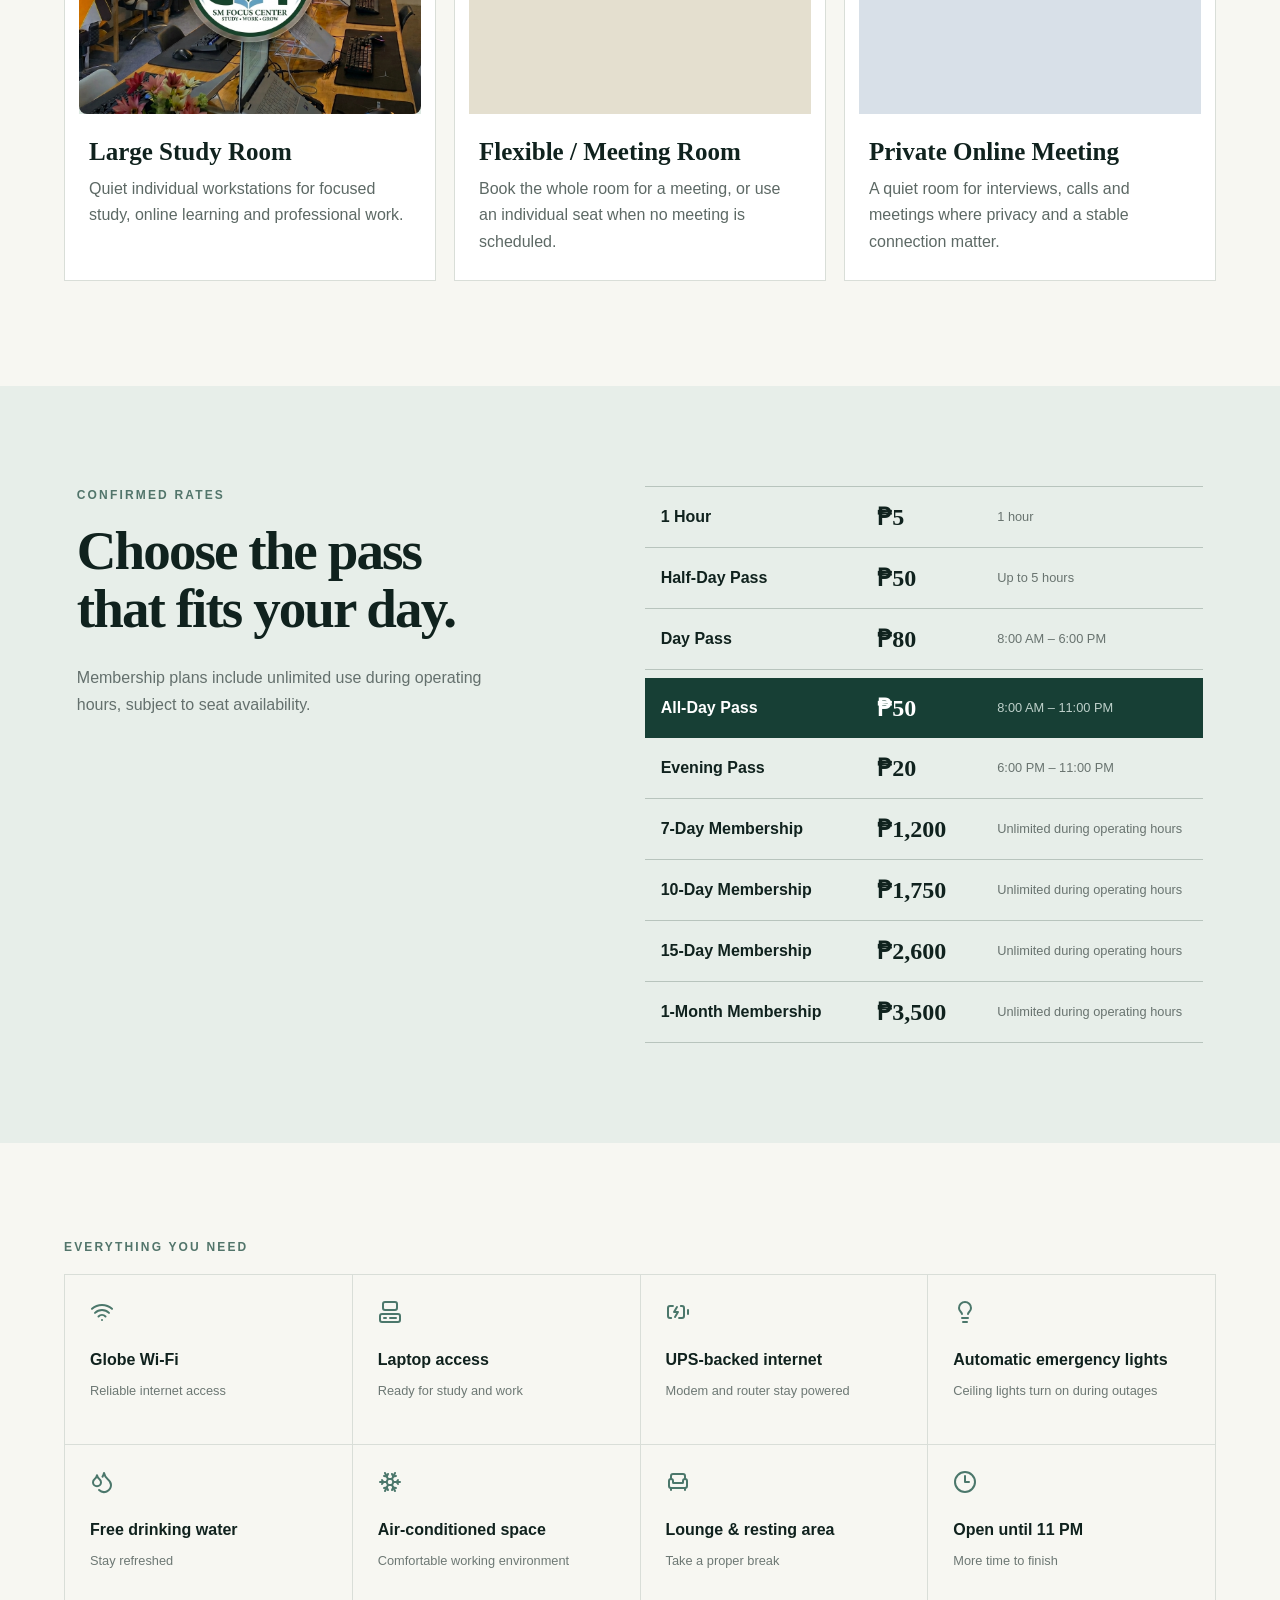
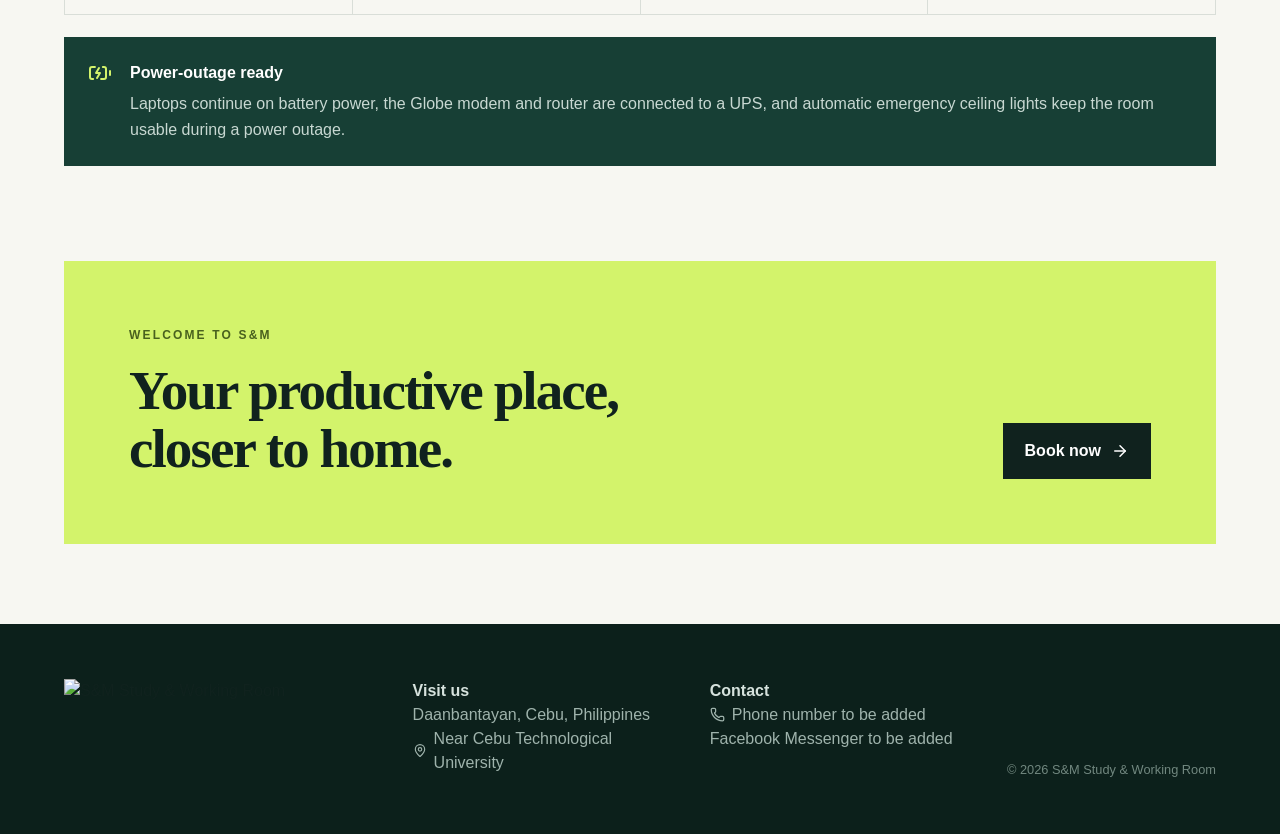
==== commit 0a08b0d4: "Update index.html" ====
--- a/index.html
+++ b/index.html
@@ -1,7 +1,7 @@
 ﻿<!DOCTYPE html>
-<html lang="en" data-immersive-translate-page-theme="light"><head><meta charset="utf-8"><meta name="viewport" content="width=device-width, initial-scale=1"><link rel="preload" as="image" href="/images/rest-snack-room.png"><link rel="stylesheet" href="index-Fk6q97ia.css">
+<html lang="en" data-immersive-translate-page-theme="light"><head><meta charset="utf-8"><meta name="viewport" content="width=device-width, initial-scale=1"><link rel="preload" as="image" href="rest-snack-room.png"><link rel="stylesheet" href="index-Fk6q97ia.css">
 <style>.logo{display:inline-block;height:50px;width:auto}.footer-brand .logo{height:100px}.nav a{text-decoration:none}.rates-cta{text-align:right;margin:2rem 0}.rates-cta .primary{margin:0.5rem 0}.hero--compact{padding:2rem 0}.fake-photo img{width:100%;height:100%;object-fit:cover;border-radius:8px}.mobile-nav{display:none;flex-direction:column;background:#fff;padding:1rem;box-shadow:0 4px 12px rgba(0,0,0,0.1);position:absolute;top:100%;left:0;right:0;z-index:100}.mobile-nav a{padding:0.75rem 1rem;border-bottom:1px solid #eee;text-decoration:none;color:#333}.current{color:#2563eb;font-weight:600}.topbar a.brand{display:inline-block;text-decoration:none;color:inherit}.topbar a.brand span{display:inline-block}.nav a,.nav a button{display:inline-block;font-family:inherit}@media(max-width:768px){.nav{display:none}}</style><title>S&M Study & Working Room</title><meta name="description" content="A quiet, connected place to study, work and meet in Daanbantayan, Cebu."><link rel="shortcut icon" href="/favicon.svg"><link rel="icon" href="/favicon.svg">
-</head><body class="antialiased"><main><header class="topbar"><a href="home.html" class="brand"><img src="./images/logo.png" alt="S&M Study & Working Room" class="logo"></a><nav class="nav"><a href="home.html">Home</a><a href="home.html#spaces">Spaces</a><a href="#rates">Rates</a><a href="Staff Management.html" class="staff-nav">Staff Management</a><a href="Book a Space.html" class="book-nav">Book a space</a></nav><button class="menu" aria-label="Menu" id="menu-toggle"><svg xmlns="http://www.w3.org/2000/svg" width="24" height="24" viewBox="0 0 24 24" fill="none" stroke="currentColor" stroke-width="2" stroke-linecap="round" stroke-linejoin="round" class="lucide lucide-menu" aria-hidden="true"><path d="M4 5h16" /><path d="M4 12h16" /><path d="M4 19h16" /></svg></button><div class="mobile-nav" id="mobile-nav"><a href="home.html">Home</a><a href="home.html#spaces">Spaces</a><a href="#rates">Rates</a><a href="Staff Management.html">Staff Management</a><a href="Book a Space.html">Book a space</a></div></header><section class="hero"><div class="hero-copy"><p class="eyebrow">DAANBANTAYAN, CEBU</p><h1><span>Room to focus.<br></span><span><em>Space to grow.</em></span></h1><p class="lead">A quiet, reliable place for students, professionals and teams to study, work, meet and build new opportunities—closer to home.</p><div class="hero-actions"><button class="primary" id="reserve-btn">Reserve your seat <svg xmlns="http://www.w3.org/2000/svg" width="18" height="18" viewBox="0 0 24 24" fill="none" stroke="currentColor" stroke-width="2" stroke-linecap="round" stroke-linejoin="round" class="lucide lucide-arrow-right" aria-hidden="true"><path d="M5 12h14" /><path d="m12 5 7 7-7 7" /></svg></button><a href="#spaces">Explore the spaces</a></div><div class="open-note"><span></span><div><b>Open Monday–Saturday</b><small>8:00 AM – 11:00 PM</small></div></div></div><div class="hero-photo"><img alt="S&M rest and snack room" src="./images/rest-snack-room.png"><div class="photo-label"><svg xmlns="http://www.w3.org/2000/svg" width="18" height="18" viewBox="0 0 24 24" fill="none" stroke="currentColor" stroke-width="2" stroke-linecap="round" stroke-linejoin="round" class="lucide lucide-coffee" aria-hidden="true"><path d="M10 2v2" /><path d="M14 2v2" /><path d="M16 8a1 1 0 0 1 1 1v8a4 4 0 0 1-4 4H7a4 4 0 0 1-4-4V9a1 1 0 0 1 1-1h14a4 4 0 1 1 0 8h-1" /><path d="M6 2v2" /></svg><div><b>Rest &amp; Snack Room</b><small>A comfortable pause between focused hours</small></div></div></div></section><section class="welcome"><p class="section-no">01 / OUR PURPOSE</p><div><h2>Learning should not depend on how far you live from the city.</h2><p>S&amp;M Study &amp; Working Room was created for the young people and working community of northern Cebu. We provide dependable internet, laptops and comfortable spaces where people can study practical skills, complete their work and connect to wider opportunities.</p></div></section><section id="spaces" class="spaces"><div class="section-head"><div><p class="eyebrow">CHOOSE YOUR SPACE</p><h2>Made for every kind of workday.</h2></div><button id="view-avail-btn">View availability <svg xmlns="http://www.w3.org/2000/svg" width="17" height="17" viewBox="0 0 24 24" fill="none" stroke="currentColor" stroke-width="2" stroke-linecap="round" stroke-linejoin="round" class="lucide lucide-arrow-right" aria-hidden="true"><path d="M5 12h14" /><path d="m12 5 7 7-7 7" /></svg></button></div><div class="space-grid"><article class="space-card dark"><span>16 seats</span><div class="fake-photo large-room"><img src="./images/Large Study Room.jpg" alt="Large Study Room"></div><h3>Large Study Room</h3><p>Quiet individual workstations for focused study, online learning and professional work.</p></article><article class="space-card"><span>8 seats</span><div class="fake-photo flexible"><img src="./images/Flexible Meeting Room.jpg" alt="Flexible / Meeting Room"></div><h3>Flexible / Meeting Room</h3><p>Book the whole room for a meeting, or use an individual seat when no meeting is scheduled.</p></article><article class="space-card"><span>Private use</span><div class="fake-photo private"><img src="./images/Online Meeting Room.jpg" alt="Private Online Meeting"></div><h3>Private Online Meeting</h3><p>A quiet room for interviews, calls and meetings where privacy and a stable connection matter.</p></article></div></section><section id="rates" class="rates"><div><p class="eyebrow">CONFIRMED RATES</p><h2>Choose the pass<br>that fits your day.</h2><p>Membership plans include unlimited use during operating hours, subject to seat availability.</p></div><div class="rate-list"><div><span>1 Hour</span><b>₱5</b><small>1 hour</small></div><div><span>Half-Day Pass</span><b>₱50</b><small>Up to 5 hours</small></div><div><span>Day Pass</span><b>₱80</b><small>8:00 AM – 6:00 PM</small></div><div class="featured"><span>All-Day Pass</span><b>₱50</b><small>8:00 AM – 11:00 PM</small></div><div><span>Evening Pass</span><b>₱20</b><small>6:00 PM – 11:00 PM</small></div><div><span>7-Day Membership</span><b>₱1,200</b><small>Unlimited during operating hours</small></div><div><span>10-Day Membership</span><b>₱1,750</b><small>Unlimited during operating hours</small></div><div><span>15-Day Membership</span><b>₱2,600</b><small>Unlimited during operating hours</small></div><div><span>1-Month Membership</span><b>₱3,500</b><small>Unlimited during operating hours</small></div></div></section><section class="amenities"><p class="eyebrow">EVERYTHING YOU NEED</p><div class="amenity-grid"><div><svg xmlns="http://www.w3.org/2000/svg" width="24" height="24" viewBox="0 0 24 24" fill="none" stroke="currentColor" stroke-width="2" stroke-linecap="round" stroke-linejoin="round" class="lucide lucide-wifi" aria-hidden="true"><path d="M12 20h.01" /><path d="M2 8.82a15 15 0 0 1 20 0" /><path d="M5 12.859a10 10 0 0 1 14 0" /><path d="M8.5 16.429a5 5 0 0 1 7 0" /></svg><b>Globe Wi-Fi</b><small>Reliable internet access</small></div><div><svg xmlns="http://www.w3.org/2000/svg" width="24" height="24" viewBox="0 0 24 24" fill="none" stroke="currentColor" stroke-width="2" stroke-linecap="round" stroke-linejoin="round" class="lucide lucide-computer" aria-hidden="true"><rect width="14" height="8" x="5" y="2" rx="2" /><rect width="20" height="8" x="2" y="14" rx="2" /><path d="M6 18h2" /><path d="M12 18h6" /></svg><b>Laptop access</b><small>Ready for study and work</small></div><div><svg xmlns="http://www.w3.org/2000/svg" width="24" height="24" viewBox="0 0 24 24" fill="none" stroke="currentColor" stroke-width="2" stroke-linecap="round" stroke-linejoin="round" class="lucide lucide-battery-charging" aria-hidden="true"><path d="m11 7-3 5h4l-3 5" /><path d="M14.856 6H16a2 2 0 0 1 2 2v8a2 2 0 0 1-2 2h-2.935" /><path d="M22 14v-4" /><path d="M5.14 18H4a2 2 0 0 1-2-2V8a2 2 0 0 1 2-2h2.936" /></svg><b>UPS-backed internet</b><small>Modem and router stay powered</small></div><div><svg xmlns="http://www.w3.org/2000/svg" width="24" height="24" viewBox="0 0 24 24" fill="none" stroke="currentColor" stroke-width="2" stroke-linecap="round" stroke-linejoin="round" class="lucide lucide-lightbulb" aria-hidden="true"><path d="M15 14c.2-1 .7-1.7 1.5-2.5 1-.9 1.5-2.2 1.5-3.5A6 6 0 0 0 6 8c0 1 .2 2.2 1.5 3.5.7.7 1.3 1.5 1.5 2.5" /><path d="M9 18h6" /><path d="M10 22h4" /></svg><b>Automatic emergency lights</b><small>Ceiling lights turn on during outages</small></div><div><svg xmlns="http://www.w3.org/2000/svg" width="24" height="24" viewBox="0 0 24 24" fill="none" stroke="currentColor" stroke-width="2" stroke-linecap="round" stroke-linejoin="round" class="lucide lucide-droplets" aria-hidden="true"><path d="M7 16.3c2.2 0 4-1.83 4-4.05 0-1.16-.57-2.26-1.71-3.19S7.29 6.75 7 5.3c-.29 1.45-1.14 2.84-2.29 3.76S3 11.1 3 12.25c0 2.22 1.8 4.05 4 4.05z" /><path d="M12.56 6.6A10.97 10.97 0 0 0 14 3.02c.5 2.5 2 4.9 4 6.5s3 3.5 3 5.5a6.98 6.98 0 0 1-11.91 4.97" /></svg><b>Free drinking water</b><small>Stay refreshed</small></div><div><svg xmlns="http://www.w3.org/2000/svg" width="24" height="24" viewBox="0 0 24 24" fill="none" stroke="currentColor" stroke-width="2" stroke-linecap="round" stroke-linejoin="round" class="lucide lucide-snowflake" aria-hidden="true"><path d="m10 20-1.25-2.5L6 18" /><path d="M10 4 8.75 6.5 6 6" /><path d="m14 20 1.25-2.5L18 18" /><path d="m14 4 1.25 2.5L18 6" /><path d="m17 21-3-6h-4" /><path d="m17 3-3 6 1.5 3" /><path d="M2 12h6.5L10 9" /><path d="m20 10-1.5 2 1.5 2" /><path d="M22 12h-6.5L14 15" /><path d="m4 10 1.5 2L4 14" /><path d="m7 21 3-6-1.5-3" /><path d="m7 3 3 6h4" /></svg><b>Air-conditioned space</b><small>Comfortable working environment</small></div><div><svg xmlns="http://www.w3.org/2000/svg" width="24" height="24" viewBox="0 0 24 24" fill="none" stroke="currentColor" stroke-width="2" stroke-linecap="round" stroke-linejoin="round" class="lucide lucide-armchair" aria-hidden="true"><path d="M19 9V6a2 2 0 0 0-2-2H7a2 2 0 0 0-2 2v3" /><path d="M3 16a2 2 0 0 0 2 2h14a2 2 0 0 0 2-2v-5a2 2 0 0 0-4 0v1.5a.5.5 0 0 1-.5.5h-9a.5.5 0 0 1-.5-.5V11a2 2 0 0 0-4 0z" /><path d="M5 18v2" /><path d="M19 18v2" /></svg><b>Lounge &amp; resting area</b><small>Take a proper break</small></div><div><svg xmlns="http://www.w3.org/2000/svg" width="24" height="24" viewBox="0 0 24 24" fill="none" stroke="currentColor" stroke-width="2" stroke-linecap="round" stroke-linejoin="round" class="lucide lucide-clock3 lucide-clock-3" aria-hidden="true"><circle cx="12" cy="12" r="10" /><path d="M12 6v6h4" /></svg><b>Open until 11 PM</b><small>More time to finish</small></div></div><div class="power-note"><svg xmlns="http://www.w3.org/2000/svg" width="24" height="24" viewBox="0 0 24 24" fill="none" stroke="currentColor" stroke-width="2" stroke-linecap="round" stroke-linejoin="round" class="lucide lucide-battery-charging" aria-hidden="true"><path d="m11 7-3 5h4l-3 5" /><path d="M14.856 6H16a2 2 0 0 1 2 2v8a2 2 0 0 1-2 2h-2.935" /><path d="M22 14v-4" /><path d="M5.14 18H4a2 2 0 0 1-2-2V8a2 2 0 0 1 2-2h2.936" /></svg><div><b>Power-outage ready</b><p>Laptops continue on battery power, the Globe modem and router are connected to a UPS, and automatic emergency ceiling lights keep the room usable during a power outage.</p></div></div></section><section class="closing"><div><p class="eyebrow">WELCOME TO S&amp;M</p><h2>Your productive place,<br>closer to home.</h2></div><button class="light-btn" id="book-now-btn">Book now <svg xmlns="http://www.w3.org/2000/svg" width="18" height="18" viewBox="0 0 24 24" fill="none" stroke="currentColor" stroke-width="2" stroke-linecap="round" stroke-linejoin="round" class="lucide lucide-arrow-right" aria-hidden="true"><path d="M5 12h14" /><path d="m12 5 7 7-7 7" /></svg></button></section><footer><div class="brand footer-brand"><img src="./images/logo-footer.png" alt="S&M Study & Working Room" class="logo"></div><div><b>Visit us</b><p>Daanbantayan, Cebu, Philippines</p><p><svg xmlns="http://www.w3.org/2000/svg" width="15" height="15" viewBox="0 0 24 24" fill="none" stroke="currentColor" stroke-width="2" stroke-linecap="round" stroke-linejoin="round" class="lucide lucide-map-pin" aria-hidden="true"><path d="M20 10c0 4.993-5.539 10.193-7.399 11.799a1 1 0 0 1-1.202 0C9.539 20.193 4 14.993 4 10a8 8 0 0 1 16 0" /><circle cx="12" cy="10" r="3" /></svg>Near Cebu Technological University</p></div><div><b>Contact</b><p><svg xmlns="http://www.w3.org/2000/svg" width="15" height="15" viewBox="0 0 24 24" fill="none" stroke="currentColor" stroke-width="2" stroke-linecap="round" stroke-linejoin="round" class="lucide lucide-phone" aria-hidden="true"><path d="M13.832 16.568a1 1 0 0 0 1.213-.303l.355-.465A2 2 0 0 1 17 15h3a2 2 0 0 1 2 2v3a2 2 0 0 1-2 2A18 18 0 0 1 2 4a2 2 0 0 1 2-2h3a2 2 0 0 1 2 2v3a2 2 0 0 1-.8 1.6l-.468.351a1 1 0 0 0-.292 1.233 14 14 0 0 0 6.392 6.384" /></svg>Phone number to be added</p><p>Facebook Messenger to be added</p></div><small>© 2026 S&amp;M Study &amp; Working Room</small></footer></main><script>
+</head><body class="antialiased"><main><header class="topbar"><a href="home.html" class="brand"><img src=".logo.png" alt="S&M Study & Working Room" class="logo"></a><nav class="nav"><a href="home.html">Home</a><a href="home.html#spaces">Spaces</a><a href="#rates">Rates</a><a href="Staff Management.html" class="staff-nav">Staff Management</a><a href="Book a Space.html" class="book-nav">Book a space</a></nav><button class="menu" aria-label="Menu" id="menu-toggle"><svg xmlns="http://www.w3.org/2000/svg" width="24" height="24" viewBox="0 0 24 24" fill="none" stroke="currentColor" stroke-width="2" stroke-linecap="round" stroke-linejoin="round" class="lucide lucide-menu" aria-hidden="true"><path d="M4 5h16" /><path d="M4 12h16" /><path d="M4 19h16" /></svg></button><div class="mobile-nav" id="mobile-nav"><a href="home.html">Home</a><a href="home.html#spaces">Spaces</a><a href="#rates">Rates</a><a href="Staff Management.html">Staff Management</a><a href="Book a Space.html">Book a space</a></div></header><section class="hero"><div class="hero-copy"><p class="eyebrow">DAANBANTAYAN, CEBU</p><h1><span>Room to focus.<br></span><span><em>Space to grow.</em></span></h1><p class="lead">A quiet, reliable place for students, professionals and teams to study, work, meet and build new opportunities—closer to home.</p><div class="hero-actions"><button class="primary" id="reserve-btn">Reserve your seat <svg xmlns="http://www.w3.org/2000/svg" width="18" height="18" viewBox="0 0 24 24" fill="none" stroke="currentColor" stroke-width="2" stroke-linecap="round" stroke-linejoin="round" class="lucide lucide-arrow-right" aria-hidden="true"><path d="M5 12h14" /><path d="m12 5 7 7-7 7" /></svg></button><a href="#spaces">Explore the spaces</a></div><div class="open-note"><span></span><div><b>Open Monday–Saturday</b><small>8:00 AM – 11:00 PM</small></div></div></div><div class="hero-photo"><img alt="S&M rest and snack room" src=".rest-snack-room.png"><div class="photo-label"><svg xmlns="http://www.w3.org/2000/svg" width="18" height="18" viewBox="0 0 24 24" fill="none" stroke="currentColor" stroke-width="2" stroke-linecap="round" stroke-linejoin="round" class="lucide lucide-coffee" aria-hidden="true"><path d="M10 2v2" /><path d="M14 2v2" /><path d="M16 8a1 1 0 0 1 1 1v8a4 4 0 0 1-4 4H7a4 4 0 0 1-4-4V9a1 1 0 0 1 1-1h14a4 4 0 1 1 0 8h-1" /><path d="M6 2v2" /></svg><div><b>Rest &amp; Snack Room</b><small>A comfortable pause between focused hours</small></div></div></div></section><section class="welcome"><p class="section-no">01 / OUR PURPOSE</p><div><h2>Learning should not depend on how far you live from the city.</h2><p>S&amp;M Study &amp; Working Room was created for the young people and working community of northern Cebu. We provide dependable internet, laptops and comfortable spaces where people can study practical skills, complete their work and connect to wider opportunities.</p></div></section><section id="spaces" class="spaces"><div class="section-head"><div><p class="eyebrow">CHOOSE YOUR SPACE</p><h2>Made for every kind of workday.</h2></div><button id="view-avail-btn">View availability <svg xmlns="http://www.w3.org/2000/svg" width="17" height="17" viewBox="0 0 24 24" fill="none" stroke="currentColor" stroke-width="2" stroke-linecap="round" stroke-linejoin="round" class="lucide lucide-arrow-right" aria-hidden="true"><path d="M5 12h14" /><path d="m12 5 7 7-7 7" /></svg></button></div><div class="space-grid"><article class="space-card dark"><span>16 seats</span><div class="fake-photo large-room"><img src="./Large Study Room.jpg" alt="Large Study Room"></div><h3>Large Study Room</h3><p>Quiet individual workstations for focused study, online learning and professional work.</p></article><article class="space-card"><span>8 seats</span><div class="fake-photo flexible"><img src=".Flexible Meeting Room.jpg" alt="Flexible / Meeting Room"></div><h3>Flexible / Meeting Room</h3><p>Book the whole room for a meeting, or use an individual seat when no meeting is scheduled.</p></article><article class="space-card"><span>Private use</span><div class="fake-photo private"><img src=".Online Meeting Room.jpg" alt="Private Online Meeting"></div><h3>Private Online Meeting</h3><p>A quiet room for interviews, calls and meetings where privacy and a stable connection matter.</p></article></div></section><section id="rates" class="rates"><div><p class="eyebrow">CONFIRMED RATES</p><h2>Choose the pass<br>that fits your day.</h2><p>Membership plans include unlimited use during operating hours, subject to seat availability.</p></div><div class="rate-list"><div><span>1 Hour</span><b>₱5</b><small>1 hour</small></div><div><span>Half-Day Pass</span><b>₱50</b><small>Up to 5 hours</small></div><div><span>Day Pass</span><b>₱80</b><small>8:00 AM – 6:00 PM</small></div><div class="featured"><span>All-Day Pass</span><b>₱50</b><small>8:00 AM – 11:00 PM</small></div><div><span>Evening Pass</span><b>₱20</b><small>6:00 PM – 11:00 PM</small></div><div><span>7-Day Membership</span><b>₱1,200</b><small>Unlimited during operating hours</small></div><div><span>10-Day Membership</span><b>₱1,750</b><small>Unlimited during operating hours</small></div><div><span>15-Day Membership</span><b>₱2,600</b><small>Unlimited during operating hours</small></div><div><span>1-Month Membership</span><b>₱3,500</b><small>Unlimited during operating hours</small></div></div></section><section class="amenities"><p class="eyebrow">EVERYTHING YOU NEED</p><div class="amenity-grid"><div><svg xmlns="http://www.w3.org/2000/svg" width="24" height="24" viewBox="0 0 24 24" fill="none" stroke="currentColor" stroke-width="2" stroke-linecap="round" stroke-linejoin="round" class="lucide lucide-wifi" aria-hidden="true"><path d="M12 20h.01" /><path d="M2 8.82a15 15 0 0 1 20 0" /><path d="M5 12.859a10 10 0 0 1 14 0" /><path d="M8.5 16.429a5 5 0 0 1 7 0" /></svg><b>Globe Wi-Fi</b><small>Reliable internet access</small></div><div><svg xmlns="http://www.w3.org/2000/svg" width="24" height="24" viewBox="0 0 24 24" fill="none" stroke="currentColor" stroke-width="2" stroke-linecap="round" stroke-linejoin="round" class="lucide lucide-computer" aria-hidden="true"><rect width="14" height="8" x="5" y="2" rx="2" /><rect width="20" height="8" x="2" y="14" rx="2" /><path d="M6 18h2" /><path d="M12 18h6" /></svg><b>Laptop access</b><small>Ready for study and work</small></div><div><svg xmlns="http://www.w3.org/2000/svg" width="24" height="24" viewBox="0 0 24 24" fill="none" stroke="currentColor" stroke-width="2" stroke-linecap="round" stroke-linejoin="round" class="lucide lucide-battery-charging" aria-hidden="true"><path d="m11 7-3 5h4l-3 5" /><path d="M14.856 6H16a2 2 0 0 1 2 2v8a2 2 0 0 1-2 2h-2.935" /><path d="M22 14v-4" /><path d="M5.14 18H4a2 2 0 0 1-2-2V8a2 2 0 0 1 2-2h2.936" /></svg><b>UPS-backed internet</b><small>Modem and router stay powered</small></div><div><svg xmlns="http://www.w3.org/2000/svg" width="24" height="24" viewBox="0 0 24 24" fill="none" stroke="currentColor" stroke-width="2" stroke-linecap="round" stroke-linejoin="round" class="lucide lucide-lightbulb" aria-hidden="true"><path d="M15 14c.2-1 .7-1.7 1.5-2.5 1-.9 1.5-2.2 1.5-3.5A6 6 0 0 0 6 8c0 1 .2 2.2 1.5 3.5.7.7 1.3 1.5 1.5 2.5" /><path d="M9 18h6" /><path d="M10 22h4" /></svg><b>Automatic emergency lights</b><small>Ceiling lights turn on during outages</small></div><div><svg xmlns="http://www.w3.org/2000/svg" width="24" height="24" viewBox="0 0 24 24" fill="none" stroke="currentColor" stroke-width="2" stroke-linecap="round" stroke-linejoin="round" class="lucide lucide-droplets" aria-hidden="true"><path d="M7 16.3c2.2 0 4-1.83 4-4.05 0-1.16-.57-2.26-1.71-3.19S7.29 6.75 7 5.3c-.29 1.45-1.14 2.84-2.29 3.76S3 11.1 3 12.25c0 2.22 1.8 4.05 4 4.05z" /><path d="M12.56 6.6A10.97 10.97 0 0 0 14 3.02c.5 2.5 2 4.9 4 6.5s3 3.5 3 5.5a6.98 6.98 0 0 1-11.91 4.97" /></svg><b>Free drinking water</b><small>Stay refreshed</small></div><div><svg xmlns="http://www.w3.org/2000/svg" width="24" height="24" viewBox="0 0 24 24" fill="none" stroke="currentColor" stroke-width="2" stroke-linecap="round" stroke-linejoin="round" class="lucide lucide-snowflake" aria-hidden="true"><path d="m10 20-1.25-2.5L6 18" /><path d="M10 4 8.75 6.5 6 6" /><path d="m14 20 1.25-2.5L18 18" /><path d="m14 4 1.25 2.5L18 6" /><path d="m17 21-3-6h-4" /><path d="m17 3-3 6 1.5 3" /><path d="M2 12h6.5L10 9" /><path d="m20 10-1.5 2 1.5 2" /><path d="M22 12h-6.5L14 15" /><path d="m4 10 1.5 2L4 14" /><path d="m7 21 3-6-1.5-3" /><path d="m7 3 3 6h4" /></svg><b>Air-conditioned space</b><small>Comfortable working environment</small></div><div><svg xmlns="http://www.w3.org/2000/svg" width="24" height="24" viewBox="0 0 24 24" fill="none" stroke="currentColor" stroke-width="2" stroke-linecap="round" stroke-linejoin="round" class="lucide lucide-armchair" aria-hidden="true"><path d="M19 9V6a2 2 0 0 0-2-2H7a2 2 0 0 0-2 2v3" /><path d="M3 16a2 2 0 0 0 2 2h14a2 2 0 0 0 2-2v-5a2 2 0 0 0-4 0v1.5a.5.5 0 0 1-.5.5h-9a.5.5 0 0 1-.5-.5V11a2 2 0 0 0-4 0z" /><path d="M5 18v2" /><path d="M19 18v2" /></svg><b>Lounge &amp; resting area</b><small>Take a proper break</small></div><div><svg xmlns="http://www.w3.org/2000/svg" width="24" height="24" viewBox="0 0 24 24" fill="none" stroke="currentColor" stroke-width="2" stroke-linecap="round" stroke-linejoin="round" class="lucide lucide-clock3 lucide-clock-3" aria-hidden="true"><circle cx="12" cy="12" r="10" /><path d="M12 6v6h4" /></svg><b>Open until 11 PM</b><small>More time to finish</small></div></div><div class="power-note"><svg xmlns="http://www.w3.org/2000/svg" width="24" height="24" viewBox="0 0 24 24" fill="none" stroke="currentColor" stroke-width="2" stroke-linecap="round" stroke-linejoin="round" class="lucide lucide-battery-charging" aria-hidden="true"><path d="m11 7-3 5h4l-3 5" /><path d="M14.856 6H16a2 2 0 0 1 2 2v8a2 2 0 0 1-2 2h-2.935" /><path d="M22 14v-4" /><path d="M5.14 18H4a2 2 0 0 1-2-2V8a2 2 0 0 1 2-2h2.936" /></svg><div><b>Power-outage ready</b><p>Laptops continue on battery power, the Globe modem and router are connected to a UPS, and automatic emergency ceiling lights keep the room usable during a power outage.</p></div></div></section><section class="closing"><div><p class="eyebrow">WELCOME TO S&amp;M</p><h2>Your productive place,<br>closer to home.</h2></div><button class="light-btn" id="book-now-btn">Book now <svg xmlns="http://www.w3.org/2000/svg" width="18" height="18" viewBox="0 0 24 24" fill="none" stroke="currentColor" stroke-width="2" stroke-linecap="round" stroke-linejoin="round" class="lucide lucide-arrow-right" aria-hidden="true"><path d="M5 12h14" /><path d="m12 5 7 7-7 7" /></svg></button></section><footer><div class="brand footer-brand"><img src="./images/logo-footer.png" alt="S&M Study & Working Room" class="logo"></div><div><b>Visit us</b><p>Daanbantayan, Cebu, Philippines</p><p><svg xmlns="http://www.w3.org/2000/svg" width="15" height="15" viewBox="0 0 24 24" fill="none" stroke="currentColor" stroke-width="2" stroke-linecap="round" stroke-linejoin="round" class="lucide lucide-map-pin" aria-hidden="true"><path d="M20 10c0 4.993-5.539 10.193-7.399 11.799a1 1 0 0 1-1.202 0C9.539 20.193 4 14.993 4 10a8 8 0 0 1 16 0" /><circle cx="12" cy="10" r="3" /></svg>Near Cebu Technological University</p></div><div><b>Contact</b><p><svg xmlns="http://www.w3.org/2000/svg" width="15" height="15" viewBox="0 0 24 24" fill="none" stroke="currentColor" stroke-width="2" stroke-linecap="round" stroke-linejoin="round" class="lucide lucide-phone" aria-hidden="true"><path d="M13.832 16.568a1 1 0 0 0 1.213-.303l.355-.465A2 2 0 0 1 17 15h3a2 2 0 0 1 2 2v3a2 2 0 0 1-2 2A18 18 0 0 1 2 4a2 2 0 0 1 2-2h3a2 2 0 0 1 2 2v3a2 2 0 0 1-.8 1.6l-.468.351a1 1 0 0 0-.292 1.233 14 14 0 0 0 6.392 6.384" /></svg>Phone number to be added</p><p>Facebook Messenger to be added</p></div><small>© 2026 S&amp;M Study &amp; Working Room</small></footer></main><script>
 document.getElementById('reserve-btn').addEventListener('click',function(){window.location.href='Book a Space.html'});
 document.getElementById('view-avail-btn').addEventListener('click',function(){window.location.href='Book a Space.html'});
 document.getElementById('book-now-btn').addEventListener('click',function(){window.location.href='Book a Space.html'});
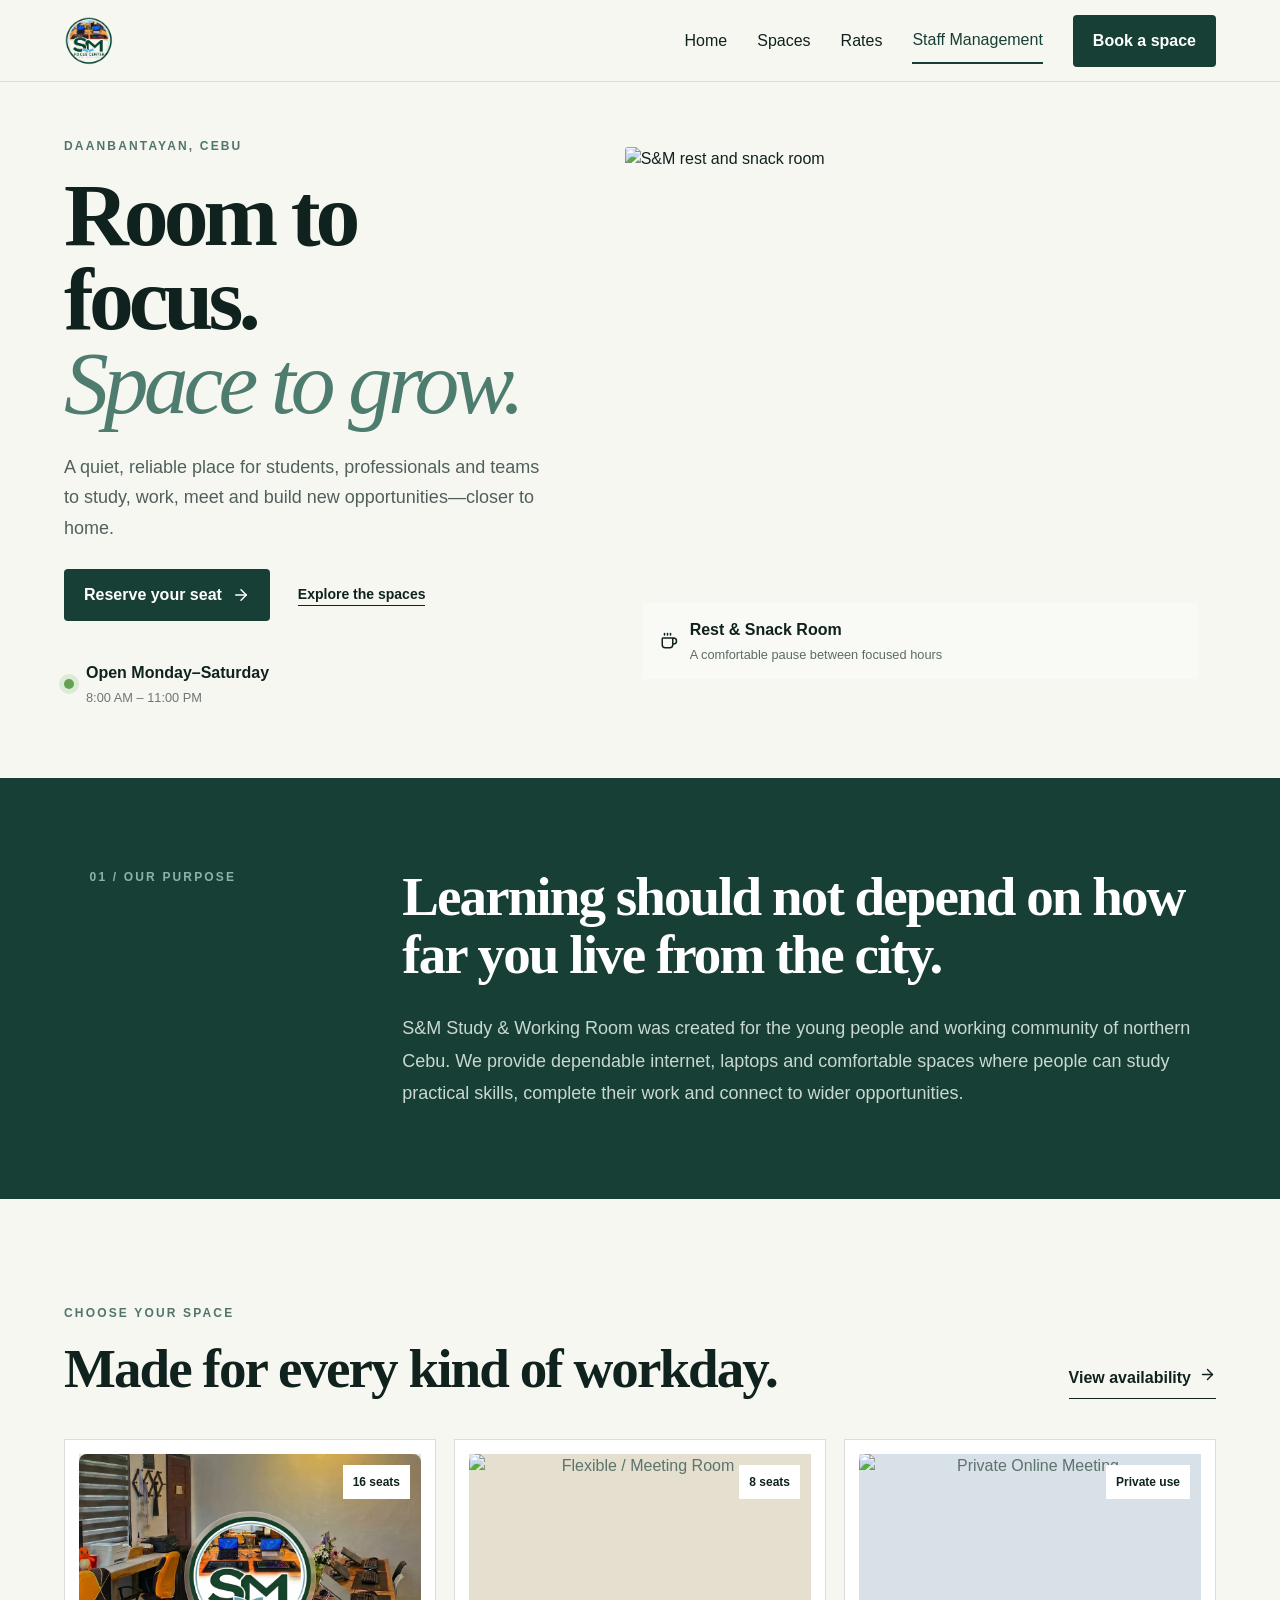
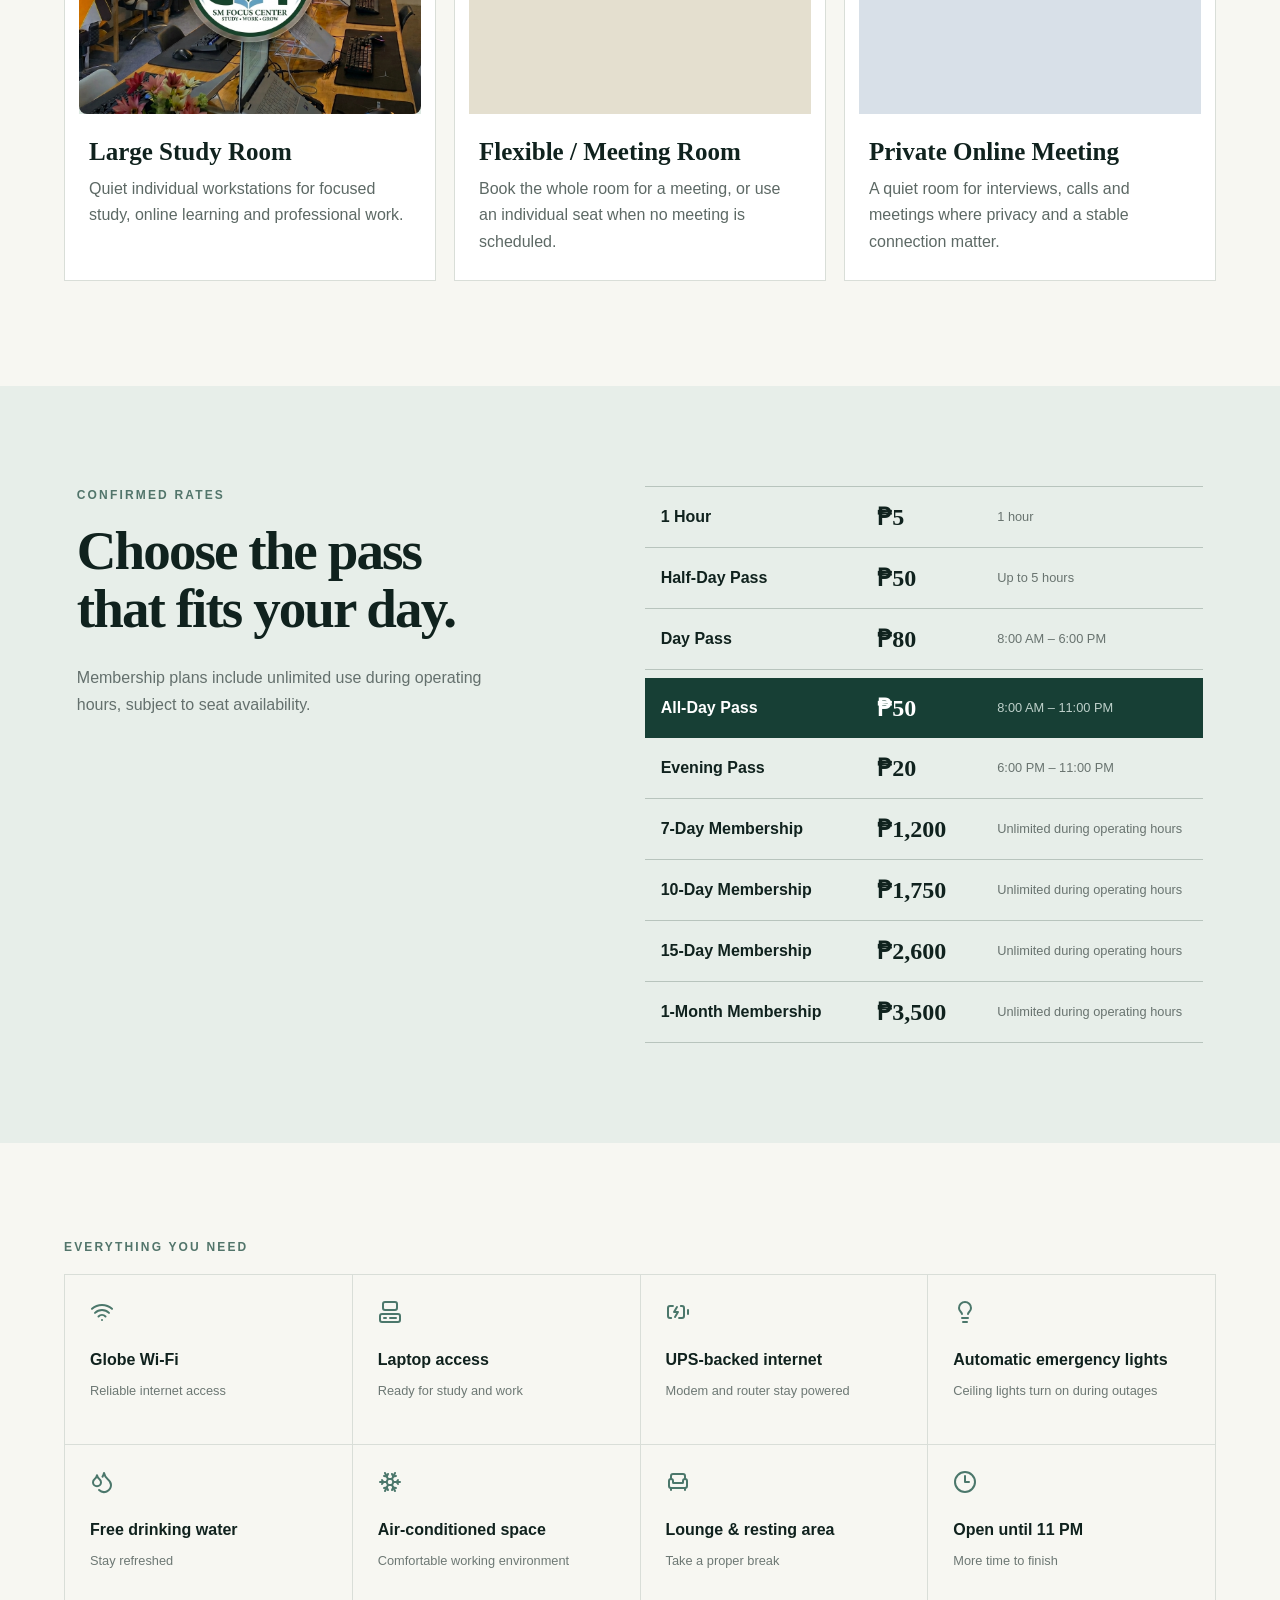
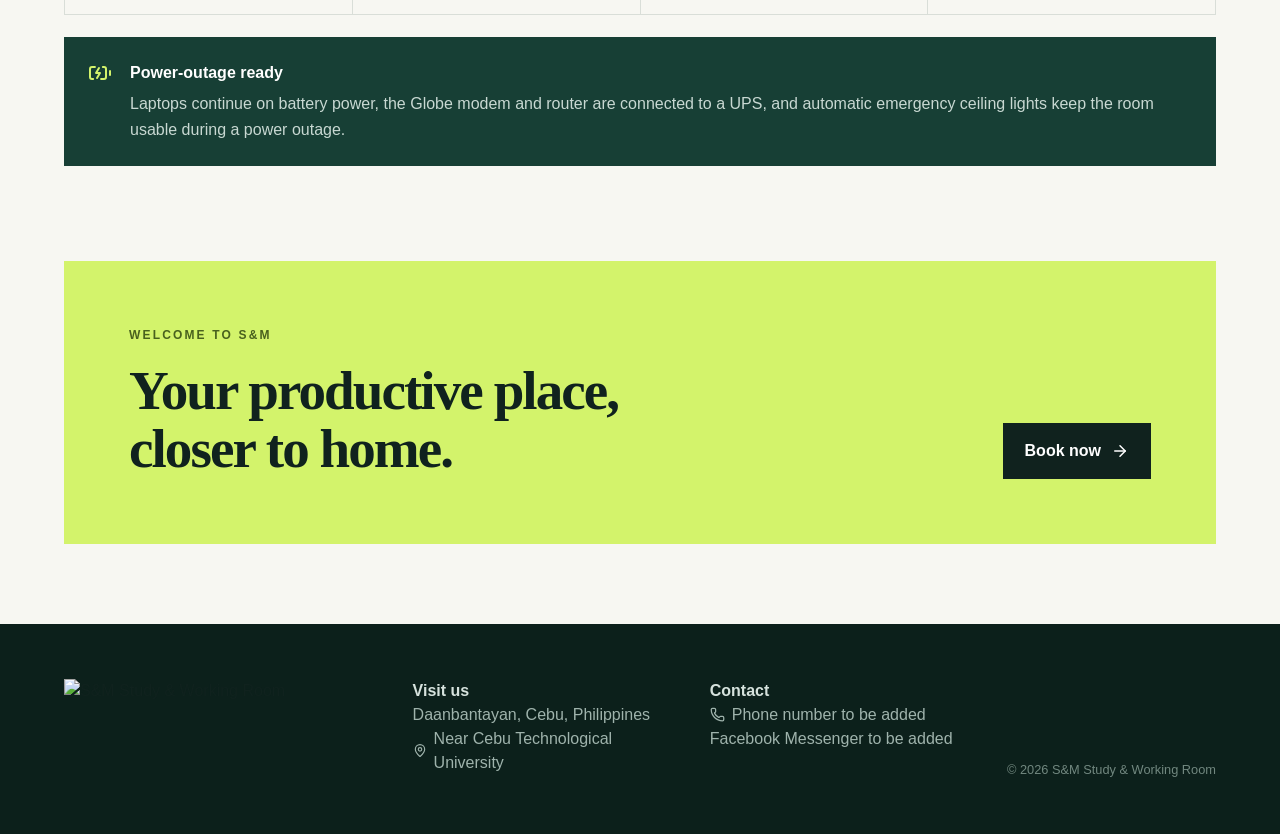
==== commit af6f5122: "Update index.html" ====
--- a/index.html
+++ b/index.html
@@ -1,7 +1,7 @@
 ﻿<!DOCTYPE html>
 <html lang="en" data-immersive-translate-page-theme="light"><head><meta charset="utf-8"><meta name="viewport" content="width=device-width, initial-scale=1"><link rel="preload" as="image" href="rest-snack-room.png"><link rel="stylesheet" href="index-Fk6q97ia.css">
 <style>.logo{display:inline-block;height:50px;width:auto}.footer-brand .logo{height:100px}.nav a{text-decoration:none}.rates-cta{text-align:right;margin:2rem 0}.rates-cta .primary{margin:0.5rem 0}.hero--compact{padding:2rem 0}.fake-photo img{width:100%;height:100%;object-fit:cover;border-radius:8px}.mobile-nav{display:none;flex-direction:column;background:#fff;padding:1rem;box-shadow:0 4px 12px rgba(0,0,0,0.1);position:absolute;top:100%;left:0;right:0;z-index:100}.mobile-nav a{padding:0.75rem 1rem;border-bottom:1px solid #eee;text-decoration:none;color:#333}.current{color:#2563eb;font-weight:600}.topbar a.brand{display:inline-block;text-decoration:none;color:inherit}.topbar a.brand span{display:inline-block}.nav a,.nav a button{display:inline-block;font-family:inherit}@media(max-width:768px){.nav{display:none}}</style><title>S&M Study & Working Room</title><meta name="description" content="A quiet, connected place to study, work and meet in Daanbantayan, Cebu."><link rel="shortcut icon" href="/favicon.svg"><link rel="icon" href="/favicon.svg">
-</head><body class="antialiased"><main><header class="topbar"><a href="home.html" class="brand"><img src=".logo.png" alt="S&M Study & Working Room" class="logo"></a><nav class="nav"><a href="home.html">Home</a><a href="home.html#spaces">Spaces</a><a href="#rates">Rates</a><a href="Staff Management.html" class="staff-nav">Staff Management</a><a href="Book a Space.html" class="book-nav">Book a space</a></nav><button class="menu" aria-label="Menu" id="menu-toggle"><svg xmlns="http://www.w3.org/2000/svg" width="24" height="24" viewBox="0 0 24 24" fill="none" stroke="currentColor" stroke-width="2" stroke-linecap="round" stroke-linejoin="round" class="lucide lucide-menu" aria-hidden="true"><path d="M4 5h16" /><path d="M4 12h16" /><path d="M4 19h16" /></svg></button><div class="mobile-nav" id="mobile-nav"><a href="home.html">Home</a><a href="home.html#spaces">Spaces</a><a href="#rates">Rates</a><a href="Staff Management.html">Staff Management</a><a href="Book a Space.html">Book a space</a></div></header><section class="hero"><div class="hero-copy"><p class="eyebrow">DAANBANTAYAN, CEBU</p><h1><span>Room to focus.<br></span><span><em>Space to grow.</em></span></h1><p class="lead">A quiet, reliable place for students, professionals and teams to study, work, meet and build new opportunities—closer to home.</p><div class="hero-actions"><button class="primary" id="reserve-btn">Reserve your seat <svg xmlns="http://www.w3.org/2000/svg" width="18" height="18" viewBox="0 0 24 24" fill="none" stroke="currentColor" stroke-width="2" stroke-linecap="round" stroke-linejoin="round" class="lucide lucide-arrow-right" aria-hidden="true"><path d="M5 12h14" /><path d="m12 5 7 7-7 7" /></svg></button><a href="#spaces">Explore the spaces</a></div><div class="open-note"><span></span><div><b>Open Monday–Saturday</b><small>8:00 AM – 11:00 PM</small></div></div></div><div class="hero-photo"><img alt="S&M rest and snack room" src=".rest-snack-room.png"><div class="photo-label"><svg xmlns="http://www.w3.org/2000/svg" width="18" height="18" viewBox="0 0 24 24" fill="none" stroke="currentColor" stroke-width="2" stroke-linecap="round" stroke-linejoin="round" class="lucide lucide-coffee" aria-hidden="true"><path d="M10 2v2" /><path d="M14 2v2" /><path d="M16 8a1 1 0 0 1 1 1v8a4 4 0 0 1-4 4H7a4 4 0 0 1-4-4V9a1 1 0 0 1 1-1h14a4 4 0 1 1 0 8h-1" /><path d="M6 2v2" /></svg><div><b>Rest &amp; Snack Room</b><small>A comfortable pause between focused hours</small></div></div></div></section><section class="welcome"><p class="section-no">01 / OUR PURPOSE</p><div><h2>Learning should not depend on how far you live from the city.</h2><p>S&amp;M Study &amp; Working Room was created for the young people and working community of northern Cebu. We provide dependable internet, laptops and comfortable spaces where people can study practical skills, complete their work and connect to wider opportunities.</p></div></section><section id="spaces" class="spaces"><div class="section-head"><div><p class="eyebrow">CHOOSE YOUR SPACE</p><h2>Made for every kind of workday.</h2></div><button id="view-avail-btn">View availability <svg xmlns="http://www.w3.org/2000/svg" width="17" height="17" viewBox="0 0 24 24" fill="none" stroke="currentColor" stroke-width="2" stroke-linecap="round" stroke-linejoin="round" class="lucide lucide-arrow-right" aria-hidden="true"><path d="M5 12h14" /><path d="m12 5 7 7-7 7" /></svg></button></div><div class="space-grid"><article class="space-card dark"><span>16 seats</span><div class="fake-photo large-room"><img src="./Large Study Room.jpg" alt="Large Study Room"></div><h3>Large Study Room</h3><p>Quiet individual workstations for focused study, online learning and professional work.</p></article><article class="space-card"><span>8 seats</span><div class="fake-photo flexible"><img src=".Flexible Meeting Room.jpg" alt="Flexible / Meeting Room"></div><h3>Flexible / Meeting Room</h3><p>Book the whole room for a meeting, or use an individual seat when no meeting is scheduled.</p></article><article class="space-card"><span>Private use</span><div class="fake-photo private"><img src=".Online Meeting Room.jpg" alt="Private Online Meeting"></div><h3>Private Online Meeting</h3><p>A quiet room for interviews, calls and meetings where privacy and a stable connection matter.</p></article></div></section><section id="rates" class="rates"><div><p class="eyebrow">CONFIRMED RATES</p><h2>Choose the pass<br>that fits your day.</h2><p>Membership plans include unlimited use during operating hours, subject to seat availability.</p></div><div class="rate-list"><div><span>1 Hour</span><b>₱5</b><small>1 hour</small></div><div><span>Half-Day Pass</span><b>₱50</b><small>Up to 5 hours</small></div><div><span>Day Pass</span><b>₱80</b><small>8:00 AM – 6:00 PM</small></div><div class="featured"><span>All-Day Pass</span><b>₱50</b><small>8:00 AM – 11:00 PM</small></div><div><span>Evening Pass</span><b>₱20</b><small>6:00 PM – 11:00 PM</small></div><div><span>7-Day Membership</span><b>₱1,200</b><small>Unlimited during operating hours</small></div><div><span>10-Day Membership</span><b>₱1,750</b><small>Unlimited during operating hours</small></div><div><span>15-Day Membership</span><b>₱2,600</b><small>Unlimited during operating hours</small></div><div><span>1-Month Membership</span><b>₱3,500</b><small>Unlimited during operating hours</small></div></div></section><section class="amenities"><p class="eyebrow">EVERYTHING YOU NEED</p><div class="amenity-grid"><div><svg xmlns="http://www.w3.org/2000/svg" width="24" height="24" viewBox="0 0 24 24" fill="none" stroke="currentColor" stroke-width="2" stroke-linecap="round" stroke-linejoin="round" class="lucide lucide-wifi" aria-hidden="true"><path d="M12 20h.01" /><path d="M2 8.82a15 15 0 0 1 20 0" /><path d="M5 12.859a10 10 0 0 1 14 0" /><path d="M8.5 16.429a5 5 0 0 1 7 0" /></svg><b>Globe Wi-Fi</b><small>Reliable internet access</small></div><div><svg xmlns="http://www.w3.org/2000/svg" width="24" height="24" viewBox="0 0 24 24" fill="none" stroke="currentColor" stroke-width="2" stroke-linecap="round" stroke-linejoin="round" class="lucide lucide-computer" aria-hidden="true"><rect width="14" height="8" x="5" y="2" rx="2" /><rect width="20" height="8" x="2" y="14" rx="2" /><path d="M6 18h2" /><path d="M12 18h6" /></svg><b>Laptop access</b><small>Ready for study and work</small></div><div><svg xmlns="http://www.w3.org/2000/svg" width="24" height="24" viewBox="0 0 24 24" fill="none" stroke="currentColor" stroke-width="2" stroke-linecap="round" stroke-linejoin="round" class="lucide lucide-battery-charging" aria-hidden="true"><path d="m11 7-3 5h4l-3 5" /><path d="M14.856 6H16a2 2 0 0 1 2 2v8a2 2 0 0 1-2 2h-2.935" /><path d="M22 14v-4" /><path d="M5.14 18H4a2 2 0 0 1-2-2V8a2 2 0 0 1 2-2h2.936" /></svg><b>UPS-backed internet</b><small>Modem and router stay powered</small></div><div><svg xmlns="http://www.w3.org/2000/svg" width="24" height="24" viewBox="0 0 24 24" fill="none" stroke="currentColor" stroke-width="2" stroke-linecap="round" stroke-linejoin="round" class="lucide lucide-lightbulb" aria-hidden="true"><path d="M15 14c.2-1 .7-1.7 1.5-2.5 1-.9 1.5-2.2 1.5-3.5A6 6 0 0 0 6 8c0 1 .2 2.2 1.5 3.5.7.7 1.3 1.5 1.5 2.5" /><path d="M9 18h6" /><path d="M10 22h4" /></svg><b>Automatic emergency lights</b><small>Ceiling lights turn on during outages</small></div><div><svg xmlns="http://www.w3.org/2000/svg" width="24" height="24" viewBox="0 0 24 24" fill="none" stroke="currentColor" stroke-width="2" stroke-linecap="round" stroke-linejoin="round" class="lucide lucide-droplets" aria-hidden="true"><path d="M7 16.3c2.2 0 4-1.83 4-4.05 0-1.16-.57-2.26-1.71-3.19S7.29 6.75 7 5.3c-.29 1.45-1.14 2.84-2.29 3.76S3 11.1 3 12.25c0 2.22 1.8 4.05 4 4.05z" /><path d="M12.56 6.6A10.97 10.97 0 0 0 14 3.02c.5 2.5 2 4.9 4 6.5s3 3.5 3 5.5a6.98 6.98 0 0 1-11.91 4.97" /></svg><b>Free drinking water</b><small>Stay refreshed</small></div><div><svg xmlns="http://www.w3.org/2000/svg" width="24" height="24" viewBox="0 0 24 24" fill="none" stroke="currentColor" stroke-width="2" stroke-linecap="round" stroke-linejoin="round" class="lucide lucide-snowflake" aria-hidden="true"><path d="m10 20-1.25-2.5L6 18" /><path d="M10 4 8.75 6.5 6 6" /><path d="m14 20 1.25-2.5L18 18" /><path d="m14 4 1.25 2.5L18 6" /><path d="m17 21-3-6h-4" /><path d="m17 3-3 6 1.5 3" /><path d="M2 12h6.5L10 9" /><path d="m20 10-1.5 2 1.5 2" /><path d="M22 12h-6.5L14 15" /><path d="m4 10 1.5 2L4 14" /><path d="m7 21 3-6-1.5-3" /><path d="m7 3 3 6h4" /></svg><b>Air-conditioned space</b><small>Comfortable working environment</small></div><div><svg xmlns="http://www.w3.org/2000/svg" width="24" height="24" viewBox="0 0 24 24" fill="none" stroke="currentColor" stroke-width="2" stroke-linecap="round" stroke-linejoin="round" class="lucide lucide-armchair" aria-hidden="true"><path d="M19 9V6a2 2 0 0 0-2-2H7a2 2 0 0 0-2 2v3" /><path d="M3 16a2 2 0 0 0 2 2h14a2 2 0 0 0 2-2v-5a2 2 0 0 0-4 0v1.5a.5.5 0 0 1-.5.5h-9a.5.5 0 0 1-.5-.5V11a2 2 0 0 0-4 0z" /><path d="M5 18v2" /><path d="M19 18v2" /></svg><b>Lounge &amp; resting area</b><small>Take a proper break</small></div><div><svg xmlns="http://www.w3.org/2000/svg" width="24" height="24" viewBox="0 0 24 24" fill="none" stroke="currentColor" stroke-width="2" stroke-linecap="round" stroke-linejoin="round" class="lucide lucide-clock3 lucide-clock-3" aria-hidden="true"><circle cx="12" cy="12" r="10" /><path d="M12 6v6h4" /></svg><b>Open until 11 PM</b><small>More time to finish</small></div></div><div class="power-note"><svg xmlns="http://www.w3.org/2000/svg" width="24" height="24" viewBox="0 0 24 24" fill="none" stroke="currentColor" stroke-width="2" stroke-linecap="round" stroke-linejoin="round" class="lucide lucide-battery-charging" aria-hidden="true"><path d="m11 7-3 5h4l-3 5" /><path d="M14.856 6H16a2 2 0 0 1 2 2v8a2 2 0 0 1-2 2h-2.935" /><path d="M22 14v-4" /><path d="M5.14 18H4a2 2 0 0 1-2-2V8a2 2 0 0 1 2-2h2.936" /></svg><div><b>Power-outage ready</b><p>Laptops continue on battery power, the Globe modem and router are connected to a UPS, and automatic emergency ceiling lights keep the room usable during a power outage.</p></div></div></section><section class="closing"><div><p class="eyebrow">WELCOME TO S&amp;M</p><h2>Your productive place,<br>closer to home.</h2></div><button class="light-btn" id="book-now-btn">Book now <svg xmlns="http://www.w3.org/2000/svg" width="18" height="18" viewBox="0 0 24 24" fill="none" stroke="currentColor" stroke-width="2" stroke-linecap="round" stroke-linejoin="round" class="lucide lucide-arrow-right" aria-hidden="true"><path d="M5 12h14" /><path d="m12 5 7 7-7 7" /></svg></button></section><footer><div class="brand footer-brand"><img src="./images/logo-footer.png" alt="S&M Study & Working Room" class="logo"></div><div><b>Visit us</b><p>Daanbantayan, Cebu, Philippines</p><p><svg xmlns="http://www.w3.org/2000/svg" width="15" height="15" viewBox="0 0 24 24" fill="none" stroke="currentColor" stroke-width="2" stroke-linecap="round" stroke-linejoin="round" class="lucide lucide-map-pin" aria-hidden="true"><path d="M20 10c0 4.993-5.539 10.193-7.399 11.799a1 1 0 0 1-1.202 0C9.539 20.193 4 14.993 4 10a8 8 0 0 1 16 0" /><circle cx="12" cy="10" r="3" /></svg>Near Cebu Technological University</p></div><div><b>Contact</b><p><svg xmlns="http://www.w3.org/2000/svg" width="15" height="15" viewBox="0 0 24 24" fill="none" stroke="currentColor" stroke-width="2" stroke-linecap="round" stroke-linejoin="round" class="lucide lucide-phone" aria-hidden="true"><path d="M13.832 16.568a1 1 0 0 0 1.213-.303l.355-.465A2 2 0 0 1 17 15h3a2 2 0 0 1 2 2v3a2 2 0 0 1-2 2A18 18 0 0 1 2 4a2 2 0 0 1 2-2h3a2 2 0 0 1 2 2v3a2 2 0 0 1-.8 1.6l-.468.351a1 1 0 0 0-.292 1.233 14 14 0 0 0 6.392 6.384" /></svg>Phone number to be added</p><p>Facebook Messenger to be added</p></div><small>© 2026 S&amp;M Study &amp; Working Room</small></footer></main><script>
+</head><body class="antialiased"><main><header class="topbar"><a href="home.html" class="brand"><img src="logo.png" alt="S&M Study & Working Room" class="logo"></a><nav class="nav"><a href="home.html">Home</a><a href="home.html#spaces">Spaces</a><a href="#rates">Rates</a><a href="Staff Management.html" class="staff-nav">Staff Management</a><a href="Book a Space.html" class="book-nav">Book a space</a></nav><button class="menu" aria-label="Menu" id="menu-toggle"><svg xmlns="http://www.w3.org/2000/svg" width="24" height="24" viewBox="0 0 24 24" fill="none" stroke="currentColor" stroke-width="2" stroke-linecap="round" stroke-linejoin="round" class="lucide lucide-menu" aria-hidden="true"><path d="M4 5h16" /><path d="M4 12h16" /><path d="M4 19h16" /></svg></button><div class="mobile-nav" id="mobile-nav"><a href="home.html">Home</a><a href="home.html#spaces">Spaces</a><a href="#rates">Rates</a><a href="Staff Management.html">Staff Management</a><a href="Book a Space.html">Book a space</a></div></header><section class="hero"><div class="hero-copy"><p class="eyebrow">DAANBANTAYAN, CEBU</p><h1><span>Room to focus.<br></span><span><em>Space to grow.</em></span></h1><p class="lead">A quiet, reliable place for students, professionals and teams to study, work, meet and build new opportunities—closer to home.</p><div class="hero-actions"><button class="primary" id="reserve-btn">Reserve your seat <svg xmlns="http://www.w3.org/2000/svg" width="18" height="18" viewBox="0 0 24 24" fill="none" stroke="currentColor" stroke-width="2" stroke-linecap="round" stroke-linejoin="round" class="lucide lucide-arrow-right" aria-hidden="true"><path d="M5 12h14" /><path d="m12 5 7 7-7 7" /></svg></button><a href="#spaces">Explore the spaces</a></div><div class="open-note"><span></span><div><b>Open Monday–Saturday</b><small>8:00 AM – 11:00 PM</small></div></div></div><div class="hero-photo"><img alt="S&M rest and snack room" src=".rest-snack-room.png"><div class="photo-label"><svg xmlns="http://www.w3.org/2000/svg" width="18" height="18" viewBox="0 0 24 24" fill="none" stroke="currentColor" stroke-width="2" stroke-linecap="round" stroke-linejoin="round" class="lucide lucide-coffee" aria-hidden="true"><path d="M10 2v2" /><path d="M14 2v2" /><path d="M16 8a1 1 0 0 1 1 1v8a4 4 0 0 1-4 4H7a4 4 0 0 1-4-4V9a1 1 0 0 1 1-1h14a4 4 0 1 1 0 8h-1" /><path d="M6 2v2" /></svg><div><b>Rest &amp; Snack Room</b><small>A comfortable pause between focused hours</small></div></div></div></section><section class="welcome"><p class="section-no">01 / OUR PURPOSE</p><div><h2>Learning should not depend on how far you live from the city.</h2><p>S&amp;M Study &amp; Working Room was created for the young people and working community of northern Cebu. We provide dependable internet, laptops and comfortable spaces where people can study practical skills, complete their work and connect to wider opportunities.</p></div></section><section id="spaces" class="spaces"><div class="section-head"><div><p class="eyebrow">CHOOSE YOUR SPACE</p><h2>Made for every kind of workday.</h2></div><button id="view-avail-btn">View availability <svg xmlns="http://www.w3.org/2000/svg" width="17" height="17" viewBox="0 0 24 24" fill="none" stroke="currentColor" stroke-width="2" stroke-linecap="round" stroke-linejoin="round" class="lucide lucide-arrow-right" aria-hidden="true"><path d="M5 12h14" /><path d="m12 5 7 7-7 7" /></svg></button></div><div class="space-grid"><article class="space-card dark"><span>16 seats</span><div class="fake-photo large-room"><img src="./Large Study Room.jpg" alt="Large Study Room"></div><h3>Large Study Room</h3><p>Quiet individual workstations for focused study, online learning and professional work.</p></article><article class="space-card"><span>8 seats</span><div class="fake-photo flexible"><img src=".Flexible Meeting Room.jpg" alt="Flexible / Meeting Room"></div><h3>Flexible / Meeting Room</h3><p>Book the whole room for a meeting, or use an individual seat when no meeting is scheduled.</p></article><article class="space-card"><span>Private use</span><div class="fake-photo private"><img src=".Online Meeting Room.jpg" alt="Private Online Meeting"></div><h3>Private Online Meeting</h3><p>A quiet room for interviews, calls and meetings where privacy and a stable connection matter.</p></article></div></section><section id="rates" class="rates"><div><p class="eyebrow">CONFIRMED RATES</p><h2>Choose the pass<br>that fits your day.</h2><p>Membership plans include unlimited use during operating hours, subject to seat availability.</p></div><div class="rate-list"><div><span>1 Hour</span><b>₱5</b><small>1 hour</small></div><div><span>Half-Day Pass</span><b>₱50</b><small>Up to 5 hours</small></div><div><span>Day Pass</span><b>₱80</b><small>8:00 AM – 6:00 PM</small></div><div class="featured"><span>All-Day Pass</span><b>₱50</b><small>8:00 AM – 11:00 PM</small></div><div><span>Evening Pass</span><b>₱20</b><small>6:00 PM – 11:00 PM</small></div><div><span>7-Day Membership</span><b>₱1,200</b><small>Unlimited during operating hours</small></div><div><span>10-Day Membership</span><b>₱1,750</b><small>Unlimited during operating hours</small></div><div><span>15-Day Membership</span><b>₱2,600</b><small>Unlimited during operating hours</small></div><div><span>1-Month Membership</span><b>₱3,500</b><small>Unlimited during operating hours</small></div></div></section><section class="amenities"><p class="eyebrow">EVERYTHING YOU NEED</p><div class="amenity-grid"><div><svg xmlns="http://www.w3.org/2000/svg" width="24" height="24" viewBox="0 0 24 24" fill="none" stroke="currentColor" stroke-width="2" stroke-linecap="round" stroke-linejoin="round" class="lucide lucide-wifi" aria-hidden="true"><path d="M12 20h.01" /><path d="M2 8.82a15 15 0 0 1 20 0" /><path d="M5 12.859a10 10 0 0 1 14 0" /><path d="M8.5 16.429a5 5 0 0 1 7 0" /></svg><b>Globe Wi-Fi</b><small>Reliable internet access</small></div><div><svg xmlns="http://www.w3.org/2000/svg" width="24" height="24" viewBox="0 0 24 24" fill="none" stroke="currentColor" stroke-width="2" stroke-linecap="round" stroke-linejoin="round" class="lucide lucide-computer" aria-hidden="true"><rect width="14" height="8" x="5" y="2" rx="2" /><rect width="20" height="8" x="2" y="14" rx="2" /><path d="M6 18h2" /><path d="M12 18h6" /></svg><b>Laptop access</b><small>Ready for study and work</small></div><div><svg xmlns="http://www.w3.org/2000/svg" width="24" height="24" viewBox="0 0 24 24" fill="none" stroke="currentColor" stroke-width="2" stroke-linecap="round" stroke-linejoin="round" class="lucide lucide-battery-charging" aria-hidden="true"><path d="m11 7-3 5h4l-3 5" /><path d="M14.856 6H16a2 2 0 0 1 2 2v8a2 2 0 0 1-2 2h-2.935" /><path d="M22 14v-4" /><path d="M5.14 18H4a2 2 0 0 1-2-2V8a2 2 0 0 1 2-2h2.936" /></svg><b>UPS-backed internet</b><small>Modem and router stay powered</small></div><div><svg xmlns="http://www.w3.org/2000/svg" width="24" height="24" viewBox="0 0 24 24" fill="none" stroke="currentColor" stroke-width="2" stroke-linecap="round" stroke-linejoin="round" class="lucide lucide-lightbulb" aria-hidden="true"><path d="M15 14c.2-1 .7-1.7 1.5-2.5 1-.9 1.5-2.2 1.5-3.5A6 6 0 0 0 6 8c0 1 .2 2.2 1.5 3.5.7.7 1.3 1.5 1.5 2.5" /><path d="M9 18h6" /><path d="M10 22h4" /></svg><b>Automatic emergency lights</b><small>Ceiling lights turn on during outages</small></div><div><svg xmlns="http://www.w3.org/2000/svg" width="24" height="24" viewBox="0 0 24 24" fill="none" stroke="currentColor" stroke-width="2" stroke-linecap="round" stroke-linejoin="round" class="lucide lucide-droplets" aria-hidden="true"><path d="M7 16.3c2.2 0 4-1.83 4-4.05 0-1.16-.57-2.26-1.71-3.19S7.29 6.75 7 5.3c-.29 1.45-1.14 2.84-2.29 3.76S3 11.1 3 12.25c0 2.22 1.8 4.05 4 4.05z" /><path d="M12.56 6.6A10.97 10.97 0 0 0 14 3.02c.5 2.5 2 4.9 4 6.5s3 3.5 3 5.5a6.98 6.98 0 0 1-11.91 4.97" /></svg><b>Free drinking water</b><small>Stay refreshed</small></div><div><svg xmlns="http://www.w3.org/2000/svg" width="24" height="24" viewBox="0 0 24 24" fill="none" stroke="currentColor" stroke-width="2" stroke-linecap="round" stroke-linejoin="round" class="lucide lucide-snowflake" aria-hidden="true"><path d="m10 20-1.25-2.5L6 18" /><path d="M10 4 8.75 6.5 6 6" /><path d="m14 20 1.25-2.5L18 18" /><path d="m14 4 1.25 2.5L18 6" /><path d="m17 21-3-6h-4" /><path d="m17 3-3 6 1.5 3" /><path d="M2 12h6.5L10 9" /><path d="m20 10-1.5 2 1.5 2" /><path d="M22 12h-6.5L14 15" /><path d="m4 10 1.5 2L4 14" /><path d="m7 21 3-6-1.5-3" /><path d="m7 3 3 6h4" /></svg><b>Air-conditioned space</b><small>Comfortable working environment</small></div><div><svg xmlns="http://www.w3.org/2000/svg" width="24" height="24" viewBox="0 0 24 24" fill="none" stroke="currentColor" stroke-width="2" stroke-linecap="round" stroke-linejoin="round" class="lucide lucide-armchair" aria-hidden="true"><path d="M19 9V6a2 2 0 0 0-2-2H7a2 2 0 0 0-2 2v3" /><path d="M3 16a2 2 0 0 0 2 2h14a2 2 0 0 0 2-2v-5a2 2 0 0 0-4 0v1.5a.5.5 0 0 1-.5.5h-9a.5.5 0 0 1-.5-.5V11a2 2 0 0 0-4 0z" /><path d="M5 18v2" /><path d="M19 18v2" /></svg><b>Lounge &amp; resting area</b><small>Take a proper break</small></div><div><svg xmlns="http://www.w3.org/2000/svg" width="24" height="24" viewBox="0 0 24 24" fill="none" stroke="currentColor" stroke-width="2" stroke-linecap="round" stroke-linejoin="round" class="lucide lucide-clock3 lucide-clock-3" aria-hidden="true"><circle cx="12" cy="12" r="10" /><path d="M12 6v6h4" /></svg><b>Open until 11 PM</b><small>More time to finish</small></div></div><div class="power-note"><svg xmlns="http://www.w3.org/2000/svg" width="24" height="24" viewBox="0 0 24 24" fill="none" stroke="currentColor" stroke-width="2" stroke-linecap="round" stroke-linejoin="round" class="lucide lucide-battery-charging" aria-hidden="true"><path d="m11 7-3 5h4l-3 5" /><path d="M14.856 6H16a2 2 0 0 1 2 2v8a2 2 0 0 1-2 2h-2.935" /><path d="M22 14v-4" /><path d="M5.14 18H4a2 2 0 0 1-2-2V8a2 2 0 0 1 2-2h2.936" /></svg><div><b>Power-outage ready</b><p>Laptops continue on battery power, the Globe modem and router are connected to a UPS, and automatic emergency ceiling lights keep the room usable during a power outage.</p></div></div></section><section class="closing"><div><p class="eyebrow">WELCOME TO S&amp;M</p><h2>Your productive place,<br>closer to home.</h2></div><button class="light-btn" id="book-now-btn">Book now <svg xmlns="http://www.w3.org/2000/svg" width="18" height="18" viewBox="0 0 24 24" fill="none" stroke="currentColor" stroke-width="2" stroke-linecap="round" stroke-linejoin="round" class="lucide lucide-arrow-right" aria-hidden="true"><path d="M5 12h14" /><path d="m12 5 7 7-7 7" /></svg></button></section><footer><div class="brand footer-brand"><img src="./images/logo-footer.png" alt="S&M Study & Working Room" class="logo"></div><div><b>Visit us</b><p>Daanbantayan, Cebu, Philippines</p><p><svg xmlns="http://www.w3.org/2000/svg" width="15" height="15" viewBox="0 0 24 24" fill="none" stroke="currentColor" stroke-width="2" stroke-linecap="round" stroke-linejoin="round" class="lucide lucide-map-pin" aria-hidden="true"><path d="M20 10c0 4.993-5.539 10.193-7.399 11.799a1 1 0 0 1-1.202 0C9.539 20.193 4 14.993 4 10a8 8 0 0 1 16 0" /><circle cx="12" cy="10" r="3" /></svg>Near Cebu Technological University</p></div><div><b>Contact</b><p><svg xmlns="http://www.w3.org/2000/svg" width="15" height="15" viewBox="0 0 24 24" fill="none" stroke="currentColor" stroke-width="2" stroke-linecap="round" stroke-linejoin="round" class="lucide lucide-phone" aria-hidden="true"><path d="M13.832 16.568a1 1 0 0 0 1.213-.303l.355-.465A2 2 0 0 1 17 15h3a2 2 0 0 1 2 2v3a2 2 0 0 1-2 2A18 18 0 0 1 2 4a2 2 0 0 1 2-2h3a2 2 0 0 1 2 2v3a2 2 0 0 1-.8 1.6l-.468.351a1 1 0 0 0-.292 1.233 14 14 0 0 0 6.392 6.384" /></svg>Phone number to be added</p><p>Facebook Messenger to be added</p></div><small>© 2026 S&amp;M Study &amp; Working Room</small></footer></main><script>
 document.getElementById('reserve-btn').addEventListener('click',function(){window.location.href='Book a Space.html'});
 document.getElementById('view-avail-btn').addEventListener('click',function(){window.location.href='Book a Space.html'});
 document.getElementById('book-now-btn').addEventListener('click',function(){window.location.href='Book a Space.html'});
